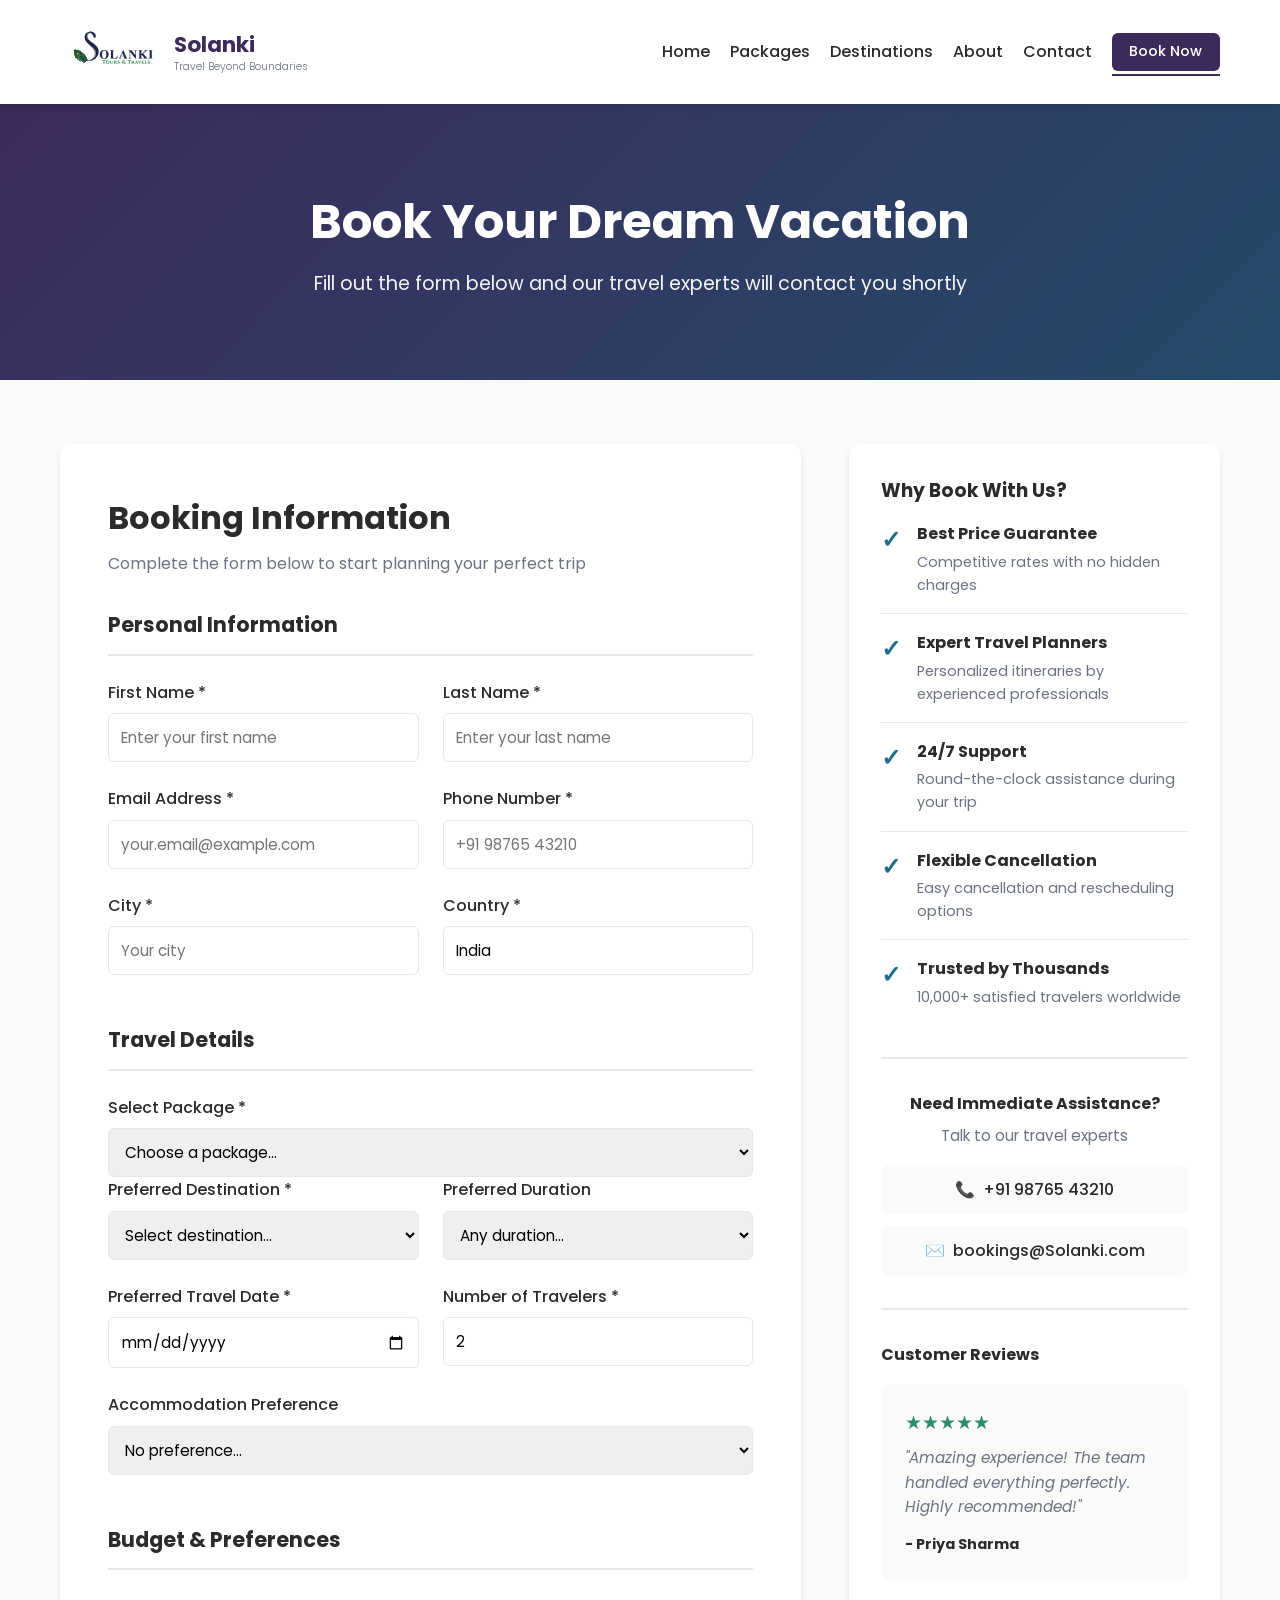
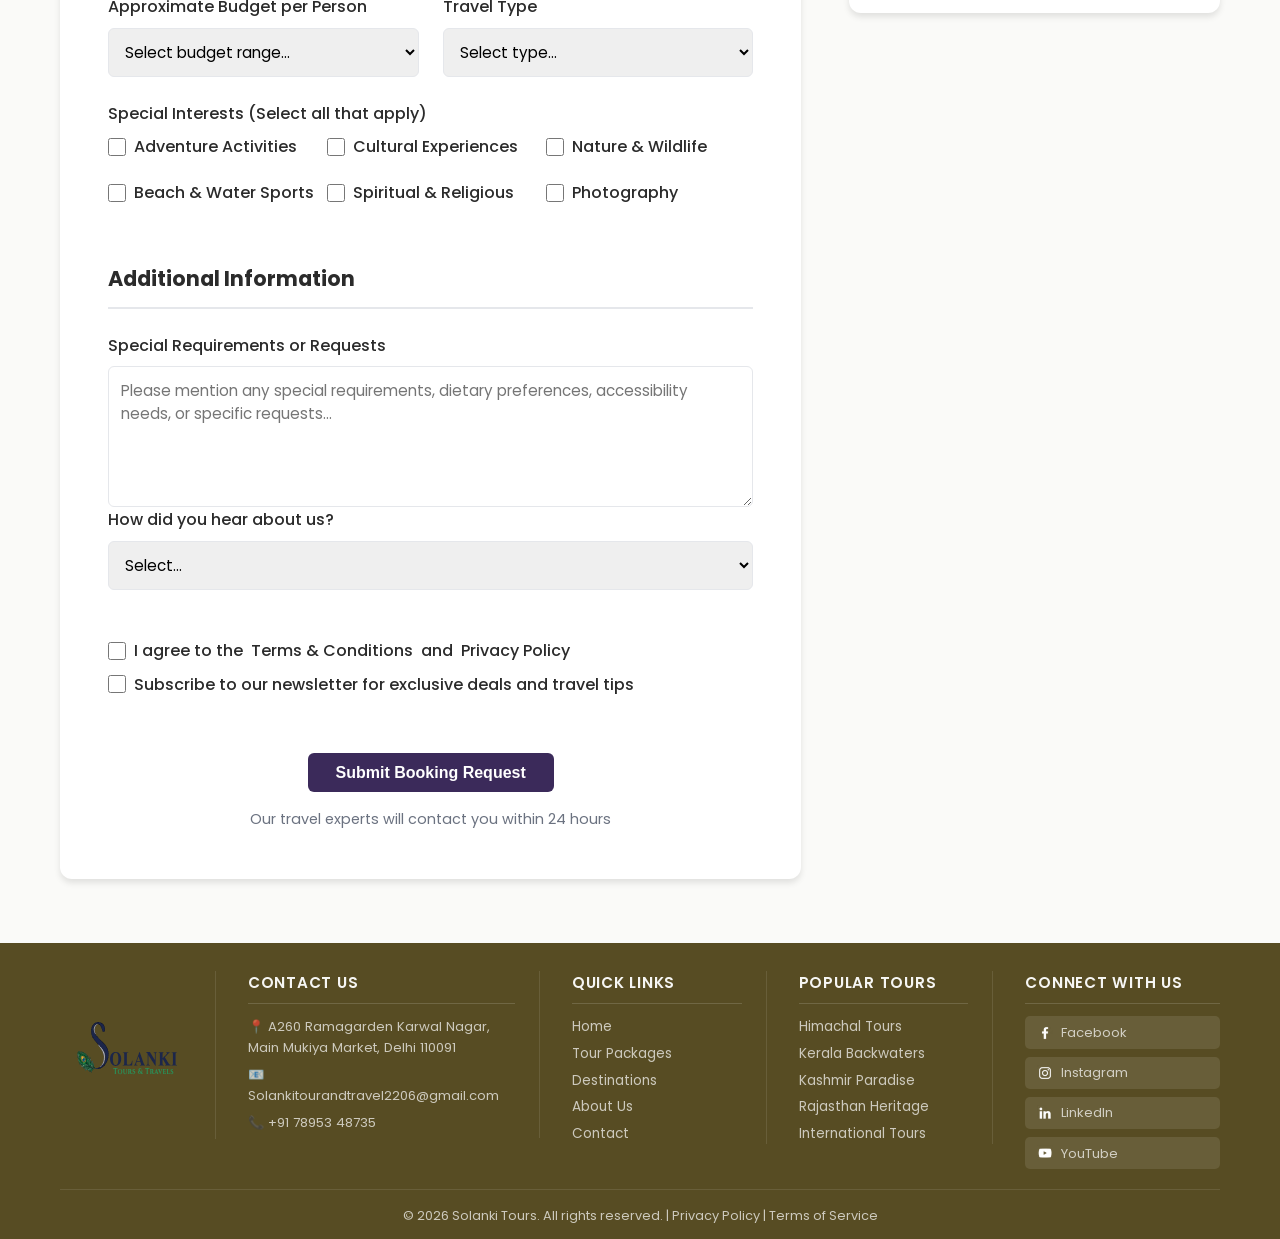
==== booking.html @ 390be5ba "Replaced entire project with updated version" ====
<!DOCTYPE html>
<html lang="en">
<head>
    <meta charset="UTF-8">
    <meta name="viewport" content="width=device-width, initial-scale=1.0">
    <title>Book Your Tour - Solanki Tours</title>
    <link rel="stylesheet" href="css/styles.css">
    <link rel="preconnect" href="https://fonts.googleapis.com">
    <link rel="preconnect" href="https://fonts.gstatic.com" crossorigin>
    <link href="https://fonts.googleapis.com/css2?family=Poppins:wght@300;400;500;600;700&display=swap" rel="stylesheet">
</head>
<body>
    <!-- Navigation -->
    <nav class="navbar">
        <div class="container">
            <div class="nav-wrapper">
                <a href="index.html" class="logo">
                    <img src="assets/Solanki-logo.svg" alt="Solanki Logo">
                    <div class="logo-text">
                        <h1>Solanki</h1>
                        <p class="tagline">Travel Beyond Boundaries</p>
                    </div>
                </a>
                <ul class="nav-menu">
                    <li><a href="index.html">Home</a></li>
                    <li><a href="packages.html">Packages</a></li>
                    <li><a href="index.html#destinations">Destinations</a></li>
                    <li><a href="index.html#about">About</a></li>
                    <li><a href="index.html#contact">Contact</a></li>
                    <li><a href="booking.html" class="btn-primary active">Book Now</a></li>
                </ul>
                <div class="hamburger">
                    <span></span>
                    <span></span>
                    <span></span>
                </div>
            </div>
        </div>
    </nav>

    <!-- Page Header -->
    <section class="page-header">
        <div class="page-header-overlay"></div>
        <div class="container">
            <h1>Book Your Dream Vacation</h1>
            <p>Fill out the form below and our travel experts will contact you shortly</p>
        </div>
    </section>

    <!-- Booking Section -->
    <section class="booking-section">
        <div class="container">
            <div class="booking-wrapper">
                <div class="booking-form-container">
                    <div class="form-header">
                        <h2>Booking Information</h2>
                        <p>Complete the form below to start planning your perfect trip</p>
                    </div>

                    <form id="bookingForm" class="booking-form" action="https://formsubmit.co/abhinav.singh4852@gmail.com" method="POST">
                        <input type="hidden" name="_subject" value="New Booking Request - Solanki Tours">
                        <input type="hidden" name="_captcha" value="false">
                        <input type="hidden" name="_next" value="">
                        <input type="hidden" name="_template" value="table">
                        <!-- Personal Information -->
                        <div class="form-section">
                            <h3>Personal Information</h3>
                            <div class="form-row">
                                <div class="form-group">
                                    <label for="firstName">First Name *</label>
                                    <input type="text" id="firstName" name="firstName" required placeholder="Enter your first name">
                                </div>
                                <div class="form-group">
                                    <label for="lastName">Last Name *</label>
                                    <input type="text" id="lastName" name="lastName" required placeholder="Enter your last name">
                                </div>
                            </div>
                            <div class="form-row">
                                <div class="form-group">
                                    <label for="email">Email Address *</label>
                                    <input type="email" id="email" name="email" required placeholder="your.email@example.com">
                                </div>
                                <div class="form-group">
                                    <label for="phone">Phone Number *</label>
                                    <input type="tel" id="phone" name="phone" required placeholder="+91 98765 43210">
                                </div>
                            </div>
                            <div class="form-row">
                                <div class="form-group">
                                    <label for="city">City *</label>
                                    <input type="text" id="city" name="city" required placeholder="Your city">
                                </div>
                                <div class="form-group">
                                    <label for="country">Country *</label>
                                    <input type="text" id="country" name="country" value="India" required>
                                </div>
                            </div>
                        </div>

                        <!-- Travel Details -->
                        <div class="form-section">
                            <h3>Travel Details</h3>
                            <div class="form-group">
                                <label for="package">Select Package *</label>
                                <select id="package" name="package" required>
                                    <option value="">Choose a package...</option>
                                    <option value="custom">Custom Package</option>
                                </select>
                            </div>
                            <div class="form-row">
                                <div class="form-group">
                                    <label for="destination">Preferred Destination *</label>
                                    <select id="destination" name="destination" required>
                                        <option value="">Select destination...</option>
                                        <option value="himachal">Himachal Pradesh</option>
                                        <option value="kerala">Kerala</option>
                                        <option value="kashmir">Kashmir</option>
                                        <option value="rajasthan">Rajasthan</option>
                                        <option value="andaman">Andaman Islands</option>
                                        <option value="northeast">North East India</option>
                                        <option value="uttarakhand">Uttarakhand</option>
                                        <option value="goa">Goa</option>
                                        <option value="thailand">Thailand</option>
                                        <option value="singapore">Singapore</option>
                                        <option value="dubai">Dubai</option>
                                        <option value="srilanka">Sri Lanka</option>
                                        <option value="other">Other</option>
                                    </select>
                                </div>
                                <div class="form-group">
                                    <label for="duration">Preferred Duration</label>
                                    <select id="duration" name="duration">
                                        <option value="">Any duration...</option>
                                        <option value="2-3">2-3 Days</option>
                                        <option value="4-5">4-5 Days</option>
                                        <option value="6-7">6-7 Days</option>
                                        <option value="8-10">8-10 Days</option>
                                        <option value="10+">10+ Days</option>
                                    </select>
                                </div>
                            </div>
                            <div class="form-row">
                                <div class="form-group">
                                    <label for="travelDate">Preferred Travel Date *</label>
                                    <input type="date" id="travelDate" name="travelDate" required>
                                </div>
                                <div class="form-group">
                                    <label for="travelers">Number of Travelers *</label>
                                    <input type="number" id="travelers" name="travelers" min="1" max="50" value="2" required>
                                </div>
                            </div>
                            <div class="form-group">
                                <label for="accommodation">Accommodation Preference</label>
                                <select id="accommodation" name="accommodation">
                                    <option value="">No preference...</option>
                                    <option value="3star">3-Star Hotels</option>
                                    <option value="4star">4-Star Hotels</option>
                                    <option value="5star">5-Star Hotels</option>
                                    <option value="resort">Resorts</option>
                                    <option value="boutique">Boutique Hotels</option>
                                </select>
                            </div>
                        </div>

                        <!-- Budget & Preferences -->
                        <div class="form-section">
                            <h3>Budget & Preferences</h3>
                            <div class="form-row">
                                <div class="form-group">
                                    <label for="budget">Approximate Budget per Person</label>
                                    <select id="budget" name="budget">
                                        <option value="">Select budget range...</option>
                                        <option value="10-20k">₹10,000 - ₹20,000</option>
                                        <option value="20-30k">₹20,000 - ₹30,000</option>
                                        <option value="30-50k">₹30,000 - ₹50,000</option>
                                        <option value="50-75k">₹50,000 - ₹75,000</option>
                                        <option value="75k+">₹75,000+</option>
                                    </select>
                                </div>
                                <div class="form-group">
                                    <label for="travelType">Travel Type</label>
                                    <select id="travelType" name="travelType">
                                        <option value="">Select type...</option>
                                        <option value="family">Family Trip</option>
                                        <option value="honeymoon">Honeymoon</option>
                                        <option value="friends">Friends Group</option>
                                        <option value="solo">Solo Travel</option>
                                        <option value="corporate">Corporate Trip</option>
                                    </select>
                                </div>
                            </div>
                            <div class="form-group">
                                <label>Special Interests (Select all that apply)</label>
                                <div class="checkbox-group">
                                    <label class="checkbox-label">
                                        <input type="checkbox" name="interests" value="adventure"> Adventure Activities
                                    </label>
                                    <label class="checkbox-label">
                                        <input type="checkbox" name="interests" value="culture"> Cultural Experiences
                                    </label>
                                    <label class="checkbox-label">
                                        <input type="checkbox" name="interests" value="nature"> Nature & Wildlife
                                    </label>
                                    <label class="checkbox-label">
                                        <input type="checkbox" name="interests" value="beach"> Beach & Water Sports
                                    </label>
                                    <label class="checkbox-label">
                                        <input type="checkbox" name="interests" value="spiritual"> Spiritual & Religious
                                    </label>
                                    <label class="checkbox-label">
                                        <input type="checkbox" name="interests" value="photography"> Photography
                                    </label>
                                </div>
                            </div>
                        </div>

                        <!-- Additional Information -->
                        <div class="form-section">
                            <h3>Additional Information</h3>
                            <div class="form-group">
                                <label for="requirements">Special Requirements or Requests</label>
                                <textarea id="requirements" name="requirements" rows="5" placeholder="Please mention any special requirements, dietary preferences, accessibility needs, or specific requests..."></textarea>
                            </div>
                            <div class="form-group">
                                <label for="hearAbout">How did you hear about us?</label>
                                <select id="hearAbout" name="hearAbout">
                                    <option value="">Select...</option>
                                    <option value="google">Google Search</option>
                                    <option value="social">Social Media</option>
                                    <option value="friend">Friend/Family Referral</option>
                                    <option value="advertisement">Advertisement</option>
                                    <option value="repeat">Previous Customer</option>
                                    <option value="other">Other</option>
                                </select>
                            </div>
                        </div>

                        <!-- Terms & Submit -->
                        <div class="form-section">
                            <div class="form-group">
                                <label class="checkbox-label">
                                    <input type="checkbox" name="terms" required>
                                    I agree to the <a href="#" target="_blank">Terms & Conditions</a> and <a href="#" target="_blank">Privacy Policy</a>
                                </label>
                            </div>
                            <div class="form-group">
                                <label class="checkbox-label">
                                    <input type="checkbox" name="newsletter">
                                    Subscribe to our newsletter for exclusive deals and travel tips
                                </label>
                            </div>
                        </div>

                        <div class="form-actions">
                            <button type="submit" class="btn-primary btn-large">Submit Booking Request</button>
                            <p class="form-note">Our travel experts will contact you within 24 hours</p>
                        </div>
                    </form>
                </div>

                <div class="booking-sidebar">
                    <div class="info-card sticky">
                        <h3>Why Book With Us?</h3>
                        <ul class="benefits-list">
                            <li>
                                <span class="benefit-icon">✓</span>
                                <div>
                                    <strong>Best Price Guarantee</strong>
                                    <p>Competitive rates with no hidden charges</p>
                                </div>
                            </li>
                            <li>
                                <span class="benefit-icon">✓</span>
                                <div>
                                    <strong>Expert Travel Planners</strong>
                                    <p>Personalized itineraries by experienced professionals</p>
                                </div>
                            </li>
                            <li>
                                <span class="benefit-icon">✓</span>
                                <div>
                                    <strong>24/7 Support</strong>
                                    <p>Round-the-clock assistance during your trip</p>
                                </div>
                            </li>
                            <li>
                                <span class="benefit-icon">✓</span>
                                <div>
                                    <strong>Flexible Cancellation</strong>
                                    <p>Easy cancellation and rescheduling options</p>
                                </div>
                            </li>
                            <li>
                                <span class="benefit-icon">✓</span>
                                <div>
                                    <strong>Trusted by Thousands</strong>
                                    <p>10,000+ satisfied travelers worldwide</p>
                                </div>
                            </li>
                        </ul>

                        <div class="contact-box">
                            <h4>Need Immediate Assistance?</h4>
                            <p>Talk to our travel experts</p>
                            <a href="tel:+919876543210" class="contact-btn-large">
                                <span>📞</span> +91 98765 43210
                            </a>
                            <a href="mailto:bookings@Solanki.com" class="contact-btn-large">
                                <span>✉️</span> bookings@Solanki.com
                            </a>
                        </div>

                        <div class="testimonial-box">
                            <h4>Customer Reviews</h4>
                            <div class="testimonial">
                                <div class="rating">★★★★★</div>
                                <p>"Amazing experience! The team handled everything perfectly. Highly recommended!"</p>
                                <strong>- Priya Sharma</strong>
                            </div>
                        </div>
                    </div>
                </div>
            </div>
        </div>
    </section>

    <!-- Footer -->
    <footer class="footer">
        <div class="container">
            <div class="footer-grid">
                <!-- Col 1: Logo -->
                <div class="footer-col footer-col-logo">
                    <img src="assets/Solanki-logo.svg" alt="Solanki Tours" class="footer-logo">
                </div>
                <!-- Col 2: Contact Info -->
                <div class="footer-col">
                    <h4>Contact Us</h4>
                    <div class="footer-contact-item">📍 A260 Ramagarden Karwal Nagar, Main Mukiya Market, Delhi 110091</div>
                    <div class="footer-contact-item">📧 Solankitourandtravel2206@gmail.com</div>
                    <div class="footer-contact-item">📞 +91 78953 48735</div>
                </div>
                <!-- Col 3: Quick Links -->
                <div class="footer-col">
                    <h4>Quick Links</h4>
                    <ul>
                        <li><a href="index.html">Home</a></li>
                        <li><a href="packages.html">Tour Packages</a></li>
                        <li><a href="index.html#destinations">Destinations</a></li>
                        <li><a href="index.html#about">About Us</a></li>
                        <li><a href="index.html#contact">Contact</a></li>
                    </ul>
                </div>
                <!-- Col 4: Popular Tours -->
                <div class="footer-col">
                    <h4>Popular Tours</h4>
                    <ul>
                        <li><a href="packages.html?dest=himachal">Himachal Tours</a></li>
                        <li><a href="packages.html?dest=kerala">Kerala Backwaters</a></li>
                        <li><a href="packages.html?dest=kashmir">Kashmir Paradise</a></li>
                        <li><a href="packages.html?dest=rajasthan">Rajasthan Heritage</a></li>
                        <li><a href="packages.html?dest=international">International Tours</a></li>
                    </ul>
                </div>
                <!-- Col 5: Social -->
                <div class="footer-col">
                    <h4>Connect With Us</h4>
                    <div class="social-links">
                        <a href="#" class="social-icon"><img src="assets/social/facebook.png" alt="Facebook"> Facebook</a>
                        <a href="#" class="social-icon"><img src="assets/social/instagram.png" alt="Instagram"> Instagram</a>
                        <a href="#" class="social-icon"><img src="assets/social/linkedin.png" alt="LinkedIn"> LinkedIn</a>
                        <a href="#" class="social-icon"><img src="assets/social/youtube.png" alt="YouTube"> YouTube</a>
                    </div>
                </div>
            </div>
            <div class="footer-bottom">
                <p>&copy; 2026 Solanki Tours. All rights reserved. | <a href="#">Privacy Policy</a> | <a href="#">Terms of Service</a></p>
            </div>
        </div>
    </footer>

    <script src="js/data.js"></script>
    <script src="js/script.js"></script>
    <script src="js/booking.js"></script>
</body>
</html>
---- css/styles.css ----
/* ===================================
   Global Styles & Reset
   =================================== */
* {
    margin: 0;
    padding: 0;
    box-sizing: border-box;
}

:root {
    --primary-color: #3B2A5A;
    --primary-dark: #2A1D42;
    --secondary-color: #2E8B6D;
    --accent-color: #1F6F8B;
    --text-dark: #2B2B2B;
    --text-light: #6b7280;
    --bg-light: #FAFAF8;
    --bg-white: #ffffff;
    --border-color: #e5e7eb;
    --shadow-sm: 0 1px 2px rgba(0, 0, 0, 0.05);
    --shadow-md: 0 4px 6px rgba(0, 0, 0, 0.1);
    --shadow-lg: 0 10px 15px rgba(0, 0, 0, 0.1);
    --shadow-xl: 0 20px 25px rgba(0, 0, 0, 0.15);
}

body {
    font-family: 'Poppins', sans-serif;
    line-height: 1.6;
    color: var(--text-dark);
    overflow-x: hidden;
}

.container {
    max-width: 1200px;
    margin: 0 auto;
    padding: 0 20px;
}

img {
    max-width: 100%;
    height: auto;
    display: block;
}

a {
    text-decoration: none;
    color: inherit;
    transition: all 0.3s ease;
}

ul {
    list-style: none;
}

/* ===================================
   Navigation
   =================================== */
.navbar {
    background: var(--bg-white);
    box-shadow: var(--shadow-md);
    position: sticky;
    top: 0;
    z-index: 1000;
    padding: 0;
}

.nav-wrapper {
    display: flex;
    justify-content: space-between;
    align-items: center;
}

.logo {
    display: flex;
    align-items: center;
    gap: 0.625rem;
    text-decoration: none;
    color: inherit;
    transition: opacity 0.3s ease;
}

.logo:hover {
    opacity: 0.8;
}

.logo img {
    height: 6.5rem;
    width: auto;
}

.logo-text h1 {
    font-size: 1.35rem;
    color: var(--primary-color);
    font-weight: 700;
    margin-bottom: -3px;
}

.logo-text .tagline {
    font-size: 0.65rem;
    color: var(--text-light);
    font-weight: 300;
}

.nav-menu {
    display: flex;
    gap: 1.25rem;
    align-items: center;
}

.nav-menu a {
    font-weight: 500;
    color: var(--text-dark);
    position: relative;
}

.nav-menu a:hover,
.nav-menu a.active {
    color: var(--primary-color);
}

.nav-menu a::after {
    content: '';
    position: absolute;
    bottom: -5px;
    left: 0;
    width: 0;
    height: 2px;
    background: var(--primary-color);
    transition: width 0.3s ease;
}

.nav-menu a:hover::after,
.nav-menu a.active::after {
    width: 100%;
}

.hamburger {
    display: none;
    flex-direction: column;
    gap: 4px;
    cursor: pointer;
}

.hamburger span {
    width: 25px;
    height: 3px;
    background: var(--text-dark);
    transition: all 0.3s ease;
}

/* ===================================
   Buttons
   =================================== */
.btn-primary,
.btn-secondary,
.btn-large {
    padding: 0.45rem 1.1rem;
    border-radius: 6px;
    font-weight: 600;
    cursor: pointer;
    border: none;
    transition: all 0.3s ease;
    display: inline-block;
    text-align: center;
    font-size: 0.9rem;
}

.btn-primary {
    background: var(--primary-color);
    color: white !important;
    text-decoration: none;
}

.btn-primary:hover {
    background: var(--primary-dark);
    transform: translateY(-2px);
    box-shadow: var(--shadow-lg);
    color: white !important;
}

.btn-secondary {
    background: transparent;
    color: white;
    border: 2px solid white;
}

.btn-secondary:hover {
    background: white;
    color: var(--primary-color);
}

.btn-large {
    padding: 0.65rem 1.75rem;
    font-size: 1rem;
}

.btn-block {
    width: 100%;
}

/* ===================================
   Hero Section
   =================================== */
.hero {
    position: relative;
    height: 90vh;
    background: linear-gradient(135deg, #3B2A5A 0%, #2A1D42 100%);
    display: flex;
    align-items: center;
    justify-content: center;
    text-align: center;
    color: white;
    overflow: hidden;
}

.hero::before {
    content: '';
    position: absolute;
    top: 0;
    left: 0;
    right: 0;
    bottom: 0;
    background-image: url('https://images.unsplash.com/photo-1464822759023-fed622ff2c3b?w=1920');
    background-size: cover;
    background-position: center;
    opacity: 0.65;
}

.hero-overlay {
    position: absolute;
    top: 0;
    left: 0;
    right: 0;
    bottom: 0;
    background: linear-gradient(135deg, rgba(59, 42, 90, 0.55) 0%, rgba(31, 111, 139, 0.45) 100%);
}

.hero-content {
    position: relative;
    z-index: 2;
    max-width: 800px;
    padding: 2rem;
}

.hero-title {
    font-size: 3.5rem;
    font-weight: 700;
    margin-bottom: 1rem;
    animation: fadeInUp 0.8s ease;
}

.hero-subtitle {
    font-size: 1.3rem;
    margin-bottom: 2rem;
    opacity: 0.95;
    animation: fadeInUp 1s ease;
}

.hero-cta {
    display: flex;
    gap: 1rem;
    justify-content: center;
    flex-wrap: wrap;
    animation: fadeInUp 1.2s ease;
}

.hero-stats {
    position: absolute;
    bottom: 2rem;
    left: 50%;
    transform: translateX(-50%);
    display: flex;
    gap: 3rem;
    z-index: 2;
}

.stat-item {
    text-align: center;
}

.stat-item h3 {
    font-size: 2.5rem;
    font-weight: 700;
    margin-bottom: 0.25rem;
}

.stat-item p {
    font-size: 0.9rem;
    opacity: 0.9;
}

@keyframes fadeInUp {
    from {
        opacity: 0;
        transform: translateY(30px);
    }
    to {
        opacity: 1;
        transform: translateY(0);
    }
}

/* ===================================
   Plan Tour Form Section (Updated)
   =================================== */
.enquiry-section {
    margin-top: -3rem;
    position: relative;
    z-index: 10;
    padding: 4rem 10px;
    width: 100%;
    overflow: visible;
}

.enquiry-card {
    background: white;
    border-radius: 12px;
    padding: 3rem 5rem;
    box-shadow: var(--shadow-xl);
    max-width: 2400px;
    margin: 0 auto;
    width: 99%;
    min-height: 400px;
    position: relative;
}

.plan-tour {
    width: 100%;
}

.plan-banner {
    text-align: center;
    margin-bottom: 2rem;
}

.plan-banner h4 {
    font-size: 2.5rem;
    color: var(--primary-color);
    font-weight: 700;
    margin: 0;
    white-space: nowrap;
}

.plan-banner h4 span {
    color: var(--secondary-color);
}

.top-fields {
    display: grid;
    grid-template-columns: 1fr 1fr 1fr 1fr 1fr;
    gap: 1.5rem;
    margin-bottom: 2.5rem;
    width: 100%;
}

.bottom-fields {
    display: grid;
    grid-template-columns: 1fr 1fr 2fr 1fr;
    gap: 1.5rem;
    align-items: end;
}

.input-field {
    display: flex;
    flex-direction: column;
    min-width: 0;
}

.input-field input,
.input-field select {
    padding: 0.75rem;
    border: 2px solid #e2e8f0;
    border-radius: 8px;
    font-family: inherit;
    font-size: 0.95rem;
    transition: all 0.3s ease;
    width: 100%;
    min-width: 0;
    box-sizing: border-box;
}

.input-field input:focus,
.input-field select:focus {
    outline: none;
    border-color: var(--primary-color);
    box-shadow: 0 0 0 3px rgba(59, 42, 90, 0.1);
}

.input-field label {
    margin-bottom: 0.5rem;
    font-weight: 600;
    color: var(--text-dark);
    font-size: 0.9rem;
}

.submit-btn input[type="submit"] {
    background: var(--primary-color);
    color: white;
    border: none;
    padding: 0.75rem 1.5rem;
    border-radius: 8px;
    font-weight: 600;
    cursor: pointer;
    transition: all 0.3s ease;
    width: 100%;
    height: 100%;
}

.submit-btn input[type="submit"]:hover {
    background: var(--primary-dark);
    transform: translateY(-2px);
    box-shadow: var(--shadow-lg);
}

/* Responsive Design for Plan Tour Form */
@media (max-width: 768px) {
    .top-fields {
        grid-template-columns: 1fr;
    }
    
    .bottom-fields {
        grid-template-columns: 1fr;
    }
    
    .input-field.schedule {
        grid-template-columns: 1fr;
    }
}

.form-group {
    display: flex;
    flex-direction: column;
}

.form-group label {
    margin-bottom: 0.5rem;
    font-weight: 500;
    color: var(--text-dark);
}

.form-group input,
.form-group select,
.form-group textarea {
    padding: 0.75rem;
    border: 1px solid var(--border-color);
    border-radius: 6px;
    font-family: inherit;
    font-size: 0.95rem;
    transition: all 0.3s ease;
}

.form-group input:focus,
.form-group select:focus,
.form-group textarea:focus {
    outline: none;
    border-color: var(--primary-color);
    box-shadow: 0 0 0 3px rgba(59, 42, 90, 0.15);
}

/* ===================================
   Section Headers
   =================================== */
.section-header {
    text-align: center;
    margin-bottom: 3rem;
}

.section-header h2 {
    font-size: 2.5rem;
    color: var(--text-dark);
    margin-bottom: 0.5rem;
}

.section-header p {
    font-size: 1.1rem;
    color: var(--text-light);
}

/* ===================================
   Featured Packages
   =================================== */
.featured-packages {
    padding: 5rem 0;
    background: var(--bg-light);
}

.packages-grid {
    display: grid;
    grid-template-columns: repeat(auto-fill, minmax(320px, 1fr));
    gap: 2rem;
}

.package-card {
    background: white;
    border-radius: 12px;
    overflow: hidden;
    box-shadow: var(--shadow-md);
    transition: all 0.3s ease;
    cursor: pointer;
}

.package-card:hover {
    transform: translateY(-8px);
    box-shadow: var(--shadow-xl);
}

.package-image {
    height: 220px;
    background-size: cover;
    background-position: center;
    position: relative;
}

.package-badge {
    position: absolute;
    top: 1rem;
    right: 1rem;
    background: var(--secondary-color);
    color: white;
    padding: 0.5rem 1rem;
    border-radius: 20px;
    font-size: 0.85rem;
    font-weight: 600;
}

.package-content {
    padding: 1.5rem;
}

.package-title {
    font-size: 1.25rem;
    font-weight: 600;
    margin-bottom: 0.75rem;
    color: var(--text-dark);
}

.package-details {
    display: flex;
    gap: 1rem;
    margin-bottom: 1rem;
    color: var(--text-light);
    font-size: 0.9rem;
}

.package-details span {
    display: flex;
    align-items: center;
    gap: 0.25rem;
}

.package-price {
    font-size: 1.5rem;
    font-weight: 700;
    color: var(--primary-color);
    margin-bottom: 0.5rem;
}

.package-price-note {
    font-size: 0.8rem;
    color: var(--text-light);
}

.package-footer {
    margin-top: 1rem;
    padding-top: 1rem;
    border-top: 1px solid var(--border-color);
    display: flex;
    justify-content: space-between;
    align-items: center;
}

/* ===================================
   Destinations
   =================================== */
.destinations {
    padding: 5rem 0;
}

.destinations-grid {
    display: grid;
    grid-template-columns: repeat(auto-fit, minmax(280px, 1fr));
    gap: 1.5rem;
}

.destination-card {
    border-radius: 12px;
    overflow: hidden;
    cursor: pointer;
    transition: all 0.3s ease;
}

.destination-card:hover {
    transform: scale(1.05);
}

.dest-image {
    height: 300px;
    background-size: cover;
    background-position: center;
    position: relative;
}

.dest-overlay {
    position: absolute;
    bottom: 0;
    left: 0;
    right: 0;
    padding: 1.5rem;
    background: linear-gradient(to top, rgba(0,0,0,0.8), transparent);
    color: white;
}

.dest-overlay h3 {
    font-size: 1.5rem;
    margin-bottom: 0.25rem;
}

.dest-overlay p {
    font-size: 0.9rem;
    opacity: 0.9;
    margin-bottom: 0.5rem;
}

.package-count {
    display: inline-block;
    background: var(--primary-color);
    padding: 0.25rem 0.75rem;
    border-radius: 20px;
    font-size: 0.85rem;
}

/* ===================================
   Why Choose Us
   =================================== */
.why-choose {
    padding: 5rem 0;
    background: var(--bg-light);
}

.features-grid {
    display: grid;
    grid-template-columns: repeat(auto-fit, minmax(250px, 1fr));
    gap: 2rem;
}

.feature-card {
    text-align: center;
    padding: 2rem;
    background: white;
    border-radius: 12px;
    box-shadow: var(--shadow-md);
    transition: all 0.3s ease;
}

.feature-card:hover {
    transform: translateY(-5px);
    box-shadow: var(--shadow-lg);
}

.feature-icon {
    font-size: 3rem;
    margin-bottom: 1rem;
}

.feature-card h3 {
    font-size: 1.3rem;
    margin-bottom: 0.75rem;
    color: var(--text-dark);
}

.feature-card p {
    color: var(--text-light);
    line-height: 1.6;
}

/* ===================================
   About Section
   =================================== */
.about-section {
    padding: 5rem 0;
}

.about-content {
    display: grid;
    grid-template-columns: 1fr 1fr;
    gap: 3rem;
    align-items: center;
}

.about-text h2 {
    font-size: 2.5rem;
    margin-bottom: 1.5rem;
    color: var(--text-dark);
}

.about-text p {
    margin-bottom: 1rem;
    color: var(--text-light);
    line-height: 1.8;
}

.about-features {
    display: flex;
    gap: 2rem;
    margin-top: 2rem;
}

.about-feature {
    display: flex;
    flex-direction: column;
}

.about-feature strong {
    font-size: 2rem;
    color: var(--primary-color);
    margin-bottom: 0.25rem;
}

.about-feature span {
    color: var(--text-light);
    font-size: 0.9rem;
}

.about-image img {
    border-radius: 12px;
    box-shadow: var(--shadow-lg);
    width: 100%;
    height: 500px;
    object-fit: cover;
}

/* ===================================
   Contact Section
   =================================== */
.contact-section {
    padding: 2.5rem 0;
    background: var(--bg-light);
}

.contact-grid {
    display: grid;
    grid-template-columns: 1fr 1fr;
    gap: 2rem;
}

.contact-info {
    display: flex;
    flex-direction: column;
    gap: 1rem;
}

.contact-item {
    display: flex;
    gap: 0.75rem;
    align-items: flex-start;
}

.contact-icon {
    font-size: 1.4rem;
}

.contact-item h4 {
    margin-bottom: 0.25rem;
    color: var(--text-dark);
    font-size: 0.9rem;
}

.contact-item p {
    color: var(--text-light);
    font-size: 0.85rem;
}

.contact-form {
    background: white;
    padding: 1.5rem;
    border-radius: 12px;
    box-shadow: var(--shadow-md);
    margin-top: 0;
}

.contact-form .form-group {
    margin-bottom: 1.5rem;
}

.contact-form .form-group:last-child {
    margin-bottom: 0;
}

.contact-form button {
    margin-top: 1rem;
    width: 100%;
}

/* ===================================
   Footer
   =================================== */
.footer {
    background: #574C23;
    color: white;
    padding: 1.75rem 0 0.75rem;
}

.footer-grid {
    display: grid;
    grid-template-columns: 0.8fr 1.5fr 1fr 1fr 1fr;
    gap: 2rem;
    margin-bottom: 1.25rem;
    align-items: start;
}

.footer-col:first-child {
    display: flex;
    align-items: center;
    justify-content: center;
}

.footer-col-logo {
    display: flex;
    align-items: center;
    justify-content: center;
    padding-right: 0;
    border-right: none;
}

.footer-col:not(:last-child) {
    border-right: 1px solid rgba(255, 255, 255, 0.1);
    padding-right: 1.5rem;
}

.footer-col .footer-logo {
    height: 10.5rem;
    width: auto;
    flex-shrink: 0;
}

.footer-col h3,
.footer-col h4 {
    margin-bottom: 0.75rem;
    font-size: 0.95rem;
    font-weight: 600;
    text-transform: uppercase;
    letter-spacing: 0.05em;
    color: rgba(255, 255, 255, 0.95);
    text-align: left;
    border-bottom: 1px solid rgba(255, 255, 255, 0.15);
    padding-bottom: 0.5rem;
}

.footer-col p {
    color: rgba(255, 255, 255, 0.7);
    line-height: 1.6;
}

.footer-col .footer-contact-item {
    display: flex;
    align-items: center;
    gap: 0.4rem;
    margin-bottom: 0.35rem;
    color: rgba(255, 255, 255, 0.7);
    font-size: 0.82rem;
}

.footer-col .footer-contact-item span {
    font-size: 1.1rem;
}

.footer-col ul {
    display: flex;
    flex-direction: column;
    gap: 0.3rem;
    font-size: 0.85rem;
}

.footer-col a {
    color: rgba(255, 255, 255, 0.7);
    transition: color 0.3s ease;
}

.footer-col a:hover {
    color: white;
}

.social-links {
    display: flex;
    flex-direction: column;
    gap: 0.5rem;
}

.social-icon {
    display: flex;
    align-items: center;
    gap: 0.5rem;
    padding: 0.35rem 0.75rem;
    background: rgba(255, 255, 255, 0.1);
    border-radius: 5px;
    font-size: 0.82rem;
    transition: all 0.3s ease;
}

.social-icon img {
    width: 1rem;
    height: 1rem;
    object-fit: contain;
    flex-shrink: 0;
}

.social-icon:hover {
    background: rgba(255, 255, 255, 0.25);
    color: white;
}

.footer-bottom {
    text-align: center;
    padding-top: 1rem;
    border-top: 1px solid rgba(255, 255, 255, 0.1);
    color: rgba(255, 255, 255, 0.7);
    font-size: 0.8rem;
}

.footer-bottom a {
    color: rgba(255, 255, 255, 0.7);
}

.footer-bottom a:hover {
    color: white;
}

/* ===================================
   Page Header
   =================================== */
.page-header {
    position: relative;
    padding: 5rem 0;
    background: linear-gradient(135deg, #3B2A5A 0%, #2A1D42 100%);
    color: white;
    text-align: center;
}

.page-header::before {
    content: '';
    position: absolute;
    top: 0;
    left: 0;
    right: 0;
    bottom: 0;
    background-image: url('https://images.unsplash.com/photo-1464822759023-fed622ff2c3b?w=1920');
    background-size: cover;
    background-position: center;
    opacity: 0.5;
}

.page-header-overlay {
    position: absolute;
    top: 0;
    left: 0;
    right: 0;
    bottom: 0;
    background: linear-gradient(135deg, rgba(59, 42, 90, 0.65) 0%, rgba(31, 111, 139, 0.55) 100%);
}

.page-header h1 {
    position: relative;
    z-index: 2;
    font-size: 3rem;
    margin-bottom: 0.5rem;
}

.page-header p {
    position: relative;
    z-index: 2;
    font-size: 1.2rem;
    opacity: 0.95;
}

/* ===================================
   Filter Section
   =================================== */
.filter-section {
    padding: 3rem 0;
    background: linear-gradient(135deg, #f8fafc 0%, #e2e8f0 100%);
    border-bottom: 1px solid var(--border-color);
}

.filter-wrapper {
    display: grid;
    grid-template-columns: repeat(auto-fit, minmax(200px, 1fr));
    gap: 1.5rem;
    align-items: end;
    background: white;
    padding: 2rem;
    border-radius: 16px;
    box-shadow: 0 10px 30px rgba(0, 0, 0, 0.1);
    margin-bottom: 2rem;
}

.filter-group {
    display: flex;
    flex-direction: column;
}

.filter-group label {
    display: block;
    margin-bottom: 0.75rem;
    font-weight: 600;
    color: var(--text-dark);
    font-size: 0.95rem;
}

.filter-group select {
    padding: 0.875rem 1rem;
    border: 2px solid #e2e8f0;
    border-radius: 10px;
    font-family: inherit;
    font-size: 0.95rem;
    background: white;
    transition: all 0.3s ease;
    cursor: pointer;
}

.filter-group select:focus {
    outline: none;
    border-color: var(--primary-color);
    box-shadow: 0 0 0 3px rgba(59, 42, 90, 0.1);
}

.filter-group select:hover {
    border-color: var(--primary-color);
}

.filter-wrapper .btn-secondary {
    padding: 0.875rem 1.5rem;
    background: transparent;
    border: 2px solid var(--primary-color);
    color: var(--primary-color);
    border-radius: 10px;
    font-weight: 600;
    cursor: pointer;
    transition: all 0.3s ease;
    height: fit-content;
}

.filter-wrapper .btn-secondary:hover {
    background: var(--primary-color);
    color: white;
    transform: translateY(-2px);
    box-shadow: 0 4px 15px rgba(59, 42, 90, 0.3);
}

.results-count {
    text-align: center;
    color: var(--text-light);
    font-weight: 500;
}

.results-count p {
    background: white;
    display: inline-block;
    padding: 0.75rem 1.5rem;
    border-radius: 25px;
    box-shadow: 0 2px 8px rgba(0, 0, 0, 0.1);
    margin: 0;
}

.no-results {
    text-align: center;
    padding: 3rem;
}

.no-results h3 {
    font-size: 1.8rem;
    margin-bottom: 0.5rem;
}

.no-results p {
    color: var(--text-light);
    margin-bottom: 1.5rem;
}

/* ===================================
   Packages Section
   =================================== */
.packages-section {
    padding: 3rem 0;
    min-height: 400px;
}

/* ===================================
   CTA Section
   =================================== */
.cta-section {
    padding: 4rem 0;
    background: linear-gradient(135deg, var(--primary-color) 0%, var(--primary-dark) 100%);
    text-align: center;
    color: white;
}

.cta-content h2 {
    font-size: 2.5rem;
    margin-bottom: 1rem;
}

.cta-content p {
    font-size: 1.2rem;
    margin-bottom: 2rem;
    opacity: 0.95;
}

/* ===================================
   Package Details Page
   =================================== */
.breadcrumb {
    padding: 1.5rem 0;
    color: var(--text-light);
}

.breadcrumb a {
    color: var(--primary-color);
}

.breadcrumb a:hover {
    text-decoration: underline;
}

.package-detail-wrapper {
    display: grid;
    grid-template-columns: 2fr 1fr;
    gap: 2rem;
    padding: 2rem 0;
}

.package-hero-image {
    height: 400px;
    background-size: cover;
    background-position: center;
    border-radius: 12px;
    margin-bottom: 2rem;
}

.package-header h1 {
    font-size: 2.5rem;
    margin-bottom: 1rem;
    color: var(--text-dark);
}

.package-meta {
    display: flex;
    gap: 2rem;
    flex-wrap: wrap;
    color: var(--text-light);
    padding-bottom: 1.5rem;
    border-bottom: 2px solid var(--border-color);
}

.meta-item {
    display: flex;
    gap: 0.5rem;
}

.package-section {
    margin-top: 2rem;
}

.package-section h2 {
    font-size: 1.8rem;
    margin-bottom: 1rem;
    color: var(--text-dark);
}

.inclusions-list {
    list-style: none;
}

.inclusions-list li {
    padding: 0.75rem 0;
    padding-left: 1.5rem;
    position: relative;
    color: var(--text-light);
}

.inclusions-list li::before {
    content: '✓';
    position: absolute;
    left: 0;
    color: var(--accent-color);
    font-weight: bold;
}

.info-grid {
    display: grid;
    grid-template-columns: repeat(auto-fit, minmax(200px, 1fr));
    gap: 1.5rem;
}

.info-card {
    padding: 1.5rem;
    background: var(--bg-light);
    border-radius: 8px;
}

.info-card h4 {
    color: var(--text-dark);
    margin-bottom: 0.5rem;
}

.info-card p {
    color: var(--text-light);
    font-size: 0.95rem;
}

.terms-list {
    list-style: disc;
    padding-left: 1.5rem;
    color: var(--text-light);
}

.terms-list li {
    padding: 0.5rem 0;
}

.package-sidebar .sticky {
    position: sticky;
    top: 100px;
}

.booking-card {
    background: white;
    border-radius: 12px;
    padding: 2rem;
    box-shadow: var(--shadow-lg);
}

.price-section {
    text-align: center;
    padding-bottom: 1.5rem;
    border-bottom: 2px solid var(--border-color);
}

.price-label {
    color: var(--text-light);
    font-size: 0.9rem;
    margin-bottom: 0.5rem;
}

.price {
    font-size: 2.5rem;
    font-weight: 700;
    color: var(--primary-color);
    margin-bottom: 0.5rem;
}

.price-note {
    font-size: 0.85rem;
    color: var(--text-light);
}

.booking-form-section {
    padding: 1.5rem 0;
}

.booking-form-section h3 {
    margin-bottom: 1rem;
    color: var(--text-dark);
}

.contact-options {
    display: flex;
    flex-direction: column;
    gap: 0.75rem;
    padding: 1.5rem 0;
    border-top: 1px solid var(--border-color);
}

.contact-btn {
    display: flex;
    align-items: center;
    justify-content: center;
    gap: 0.5rem;
    padding: 0.75rem;
    background: var(--bg-light);
    border-radius: 8px;
    font-weight: 500;
    transition: all 0.3s ease;
}

.contact-btn:hover {
    background: var(--primary-color);
    color: white;
}

.help-section {
    padding: 1.5rem 0;
    border-top: 1px solid var(--border-color);
    text-align: center;
}

.help-section h4 {
    margin-bottom: 0.5rem;
    color: var(--text-dark);
}

.help-section p {
    color: var(--text-light);
    font-size: 0.9rem;
}

.help-phone {
    color: var(--primary-color);
    font-weight: 600;
    font-size: 1.1rem;
    margin-top: 0.5rem;
}

.related-packages {
    padding: 3rem 0;
    background: var(--bg-light);
}

/* ===================================
   Booking Page
   =================================== */
.booking-section {
    padding: 4rem 0;
    background: var(--bg-light);
}

.booking-wrapper {
    display: grid;
    grid-template-columns: 2fr 1fr;
    gap: 3rem;
    align-items: start;
}

.booking-form-container {
    background: white;
    border-radius: 12px;
    padding: 3rem;
    box-shadow: var(--shadow-md);
}

.form-header {
    margin-bottom: 2rem;
}

.form-header h2 {
    font-size: 2rem;
    margin-bottom: 0.5rem;
    color: var(--text-dark);
}

.form-header p {
    color: var(--text-light);
}

.form-section {
    margin-bottom: 3rem;
}

.form-section h3 {
    font-size: 1.3rem;
    margin-bottom: 1.5rem;
    color: var(--text-dark);
    padding-bottom: 0.75rem;
    border-bottom: 2px solid var(--border-color);
}

.form-row {
    display: grid;
    grid-template-columns: repeat(auto-fit, minmax(200px, 1fr));
    gap: 1.5rem;
    margin-bottom: 1.5rem;
}

.checkbox-group {
    display: grid;
    grid-template-columns: repeat(auto-fit, minmax(200px, 1fr));
    gap: 0.75rem;
}

.checkbox-label {
    display: flex;
    align-items: center;
    gap: 0.5rem;
    cursor: pointer;
}

.checkbox-label input[type="checkbox"] {
    width: 18px;
    height: 18px;
    cursor: pointer;
}

.form-actions {
    text-align: center;
}

.form-note {
    margin-top: 1rem;
    color: var(--text-light);
    font-size: 0.9rem;
}

.booking-sidebar .info-card {
    background: white;
    border-radius: 12px;
    padding: 2rem;
    box-shadow: var(--shadow-md);
}

.benefits-list {
    list-style: none;
}

.benefits-list li {
    display: flex;
    gap: 1rem;
    align-items: flex-start;
    padding: 1rem 0;
    border-bottom: 1px solid var(--border-color);
}

.benefits-list li:last-child {
    border-bottom: none;
}

.benefit-icon {
    color: var(--accent-color);
    font-size: 1.5rem;
    font-weight: bold;
}

.benefits-list strong {
    display: block;
    color: var(--text-dark);
    margin-bottom: 0.25rem;
}

.benefits-list p {
    color: var(--text-light);
    font-size: 0.9rem;
}

.contact-box {
    margin-top: 2rem;
    padding-top: 2rem;
    border-top: 2px solid var(--border-color);
    text-align: center;
}

.contact-box h4 {
    margin-bottom: 0.5rem;
    color: var(--text-dark);
}

.contact-box p {
    color: var(--text-light);
    margin-bottom: 1rem;
}

.contact-btn-large {
    display: flex;
    align-items: center;
    justify-content: center;
    gap: 0.5rem;
    padding: 0.75rem 1.5rem;
    background: var(--bg-light);
    border-radius: 8px;
    font-weight: 500;
    margin-bottom: 0.75rem;
    transition: all 0.3s ease;
}

.contact-btn-large:hover {
    background: var(--primary-color);
    color: white;
}

.testimonial-box {
    margin-top: 2rem;
    padding-top: 2rem;
    border-top: 2px solid var(--border-color);
}

.testimonial-box h4 {
    margin-bottom: 1rem;
    color: var(--text-dark);
}

.testimonial {
    background: var(--bg-light);
    padding: 1.5rem;
    border-radius: 8px;
}

.rating {
    color: var(--secondary-color);
    font-size: 1.2rem;
    margin-bottom: 0.5rem;
}

.testimonial p {
    font-style: italic;
    color: var(--text-light);
    margin-bottom: 0.75rem;
}

.testimonial strong {
    color: var(--text-dark);
    font-size: 0.9rem;
}

/* ===================================
   Utility Classes
   =================================== */
.text-center {
    text-align: center;
}

.itinerary-list {
    display: flex;
    flex-direction: column;
    gap: 1rem;
}

.itinerary-day {
    padding: 1.5rem;
    background: var(--bg-light);
    border-radius: 8px;
    border-left: 4px solid var(--primary-color);
}

.itinerary-day h4 {
    color: var(--primary-color);
    margin-bottom: 0.5rem;
}

.itinerary-day p {
    color: var(--text-light);
}

/* ===================================
   Responsive Design
   =================================== */
@media (max-width: 768px) {
    .hamburger {
        display: flex;
    }
    
    .nav-menu {
        position: absolute;
        top: 100%;
        left: 0;
        right: 0;
        background: white;
        flex-direction: column;
        padding: 1rem;
        box-shadow: var(--shadow-lg);
        display: none;
    }
    
    .nav-menu.active {
        display: flex;
    }
    
    .hero-title {
        font-size: 2rem;
    }
    
    .hero-subtitle {
        font-size: 1rem;
    }
    
    .hero-stats {
        flex-direction: column;
        gap: 1rem;
    }
    
    .form-row {
        grid-template-columns: 1fr !important;
    }
    
    .enquiry-card {
        padding: 1.5rem;
    }
    
    .search-form {
        grid-template-columns: 1fr;
    }
    
    .packages-grid {
        grid-template-columns: 1fr;
    }
    
    .about-content {
        grid-template-columns: 1fr;
    }
    
    .contact-grid {
        grid-template-columns: 1fr;
    }
    
    .footer-grid {
        grid-template-columns: 1fr;
    }
    
    .footer-col:not(:last-child) {
        border-right: none;
        padding-right: 0;
        border-bottom: 1px solid rgba(255, 255, 255, 0.1);
        padding-bottom: 1.5rem;
    }

    .footer-col:first-child {
        justify-content: flex-start;
    }
    
    .package-detail-wrapper {
        grid-template-columns: 1fr;
    }
    
    .booking-wrapper {
        grid-template-columns: 1fr;
    }
    
    .filter-wrapper {
        grid-template-columns: 1fr;
        gap: 1rem;
        padding: 1.5rem;
    }
    
    .page-header h1 {
        font-size: 2rem;
    }
}

@media (max-width: 480px) {
    .hero {
        height: 70vh;
    }
    
    .hero-title {
        font-size: 1.5rem;
    }
    
    .hero-cta {
        flex-direction: column;
    }
    
    .section-header h2 {
        font-size: 1.8rem;
    }
    
    .about-features {
        flex-direction: column;
    }
}
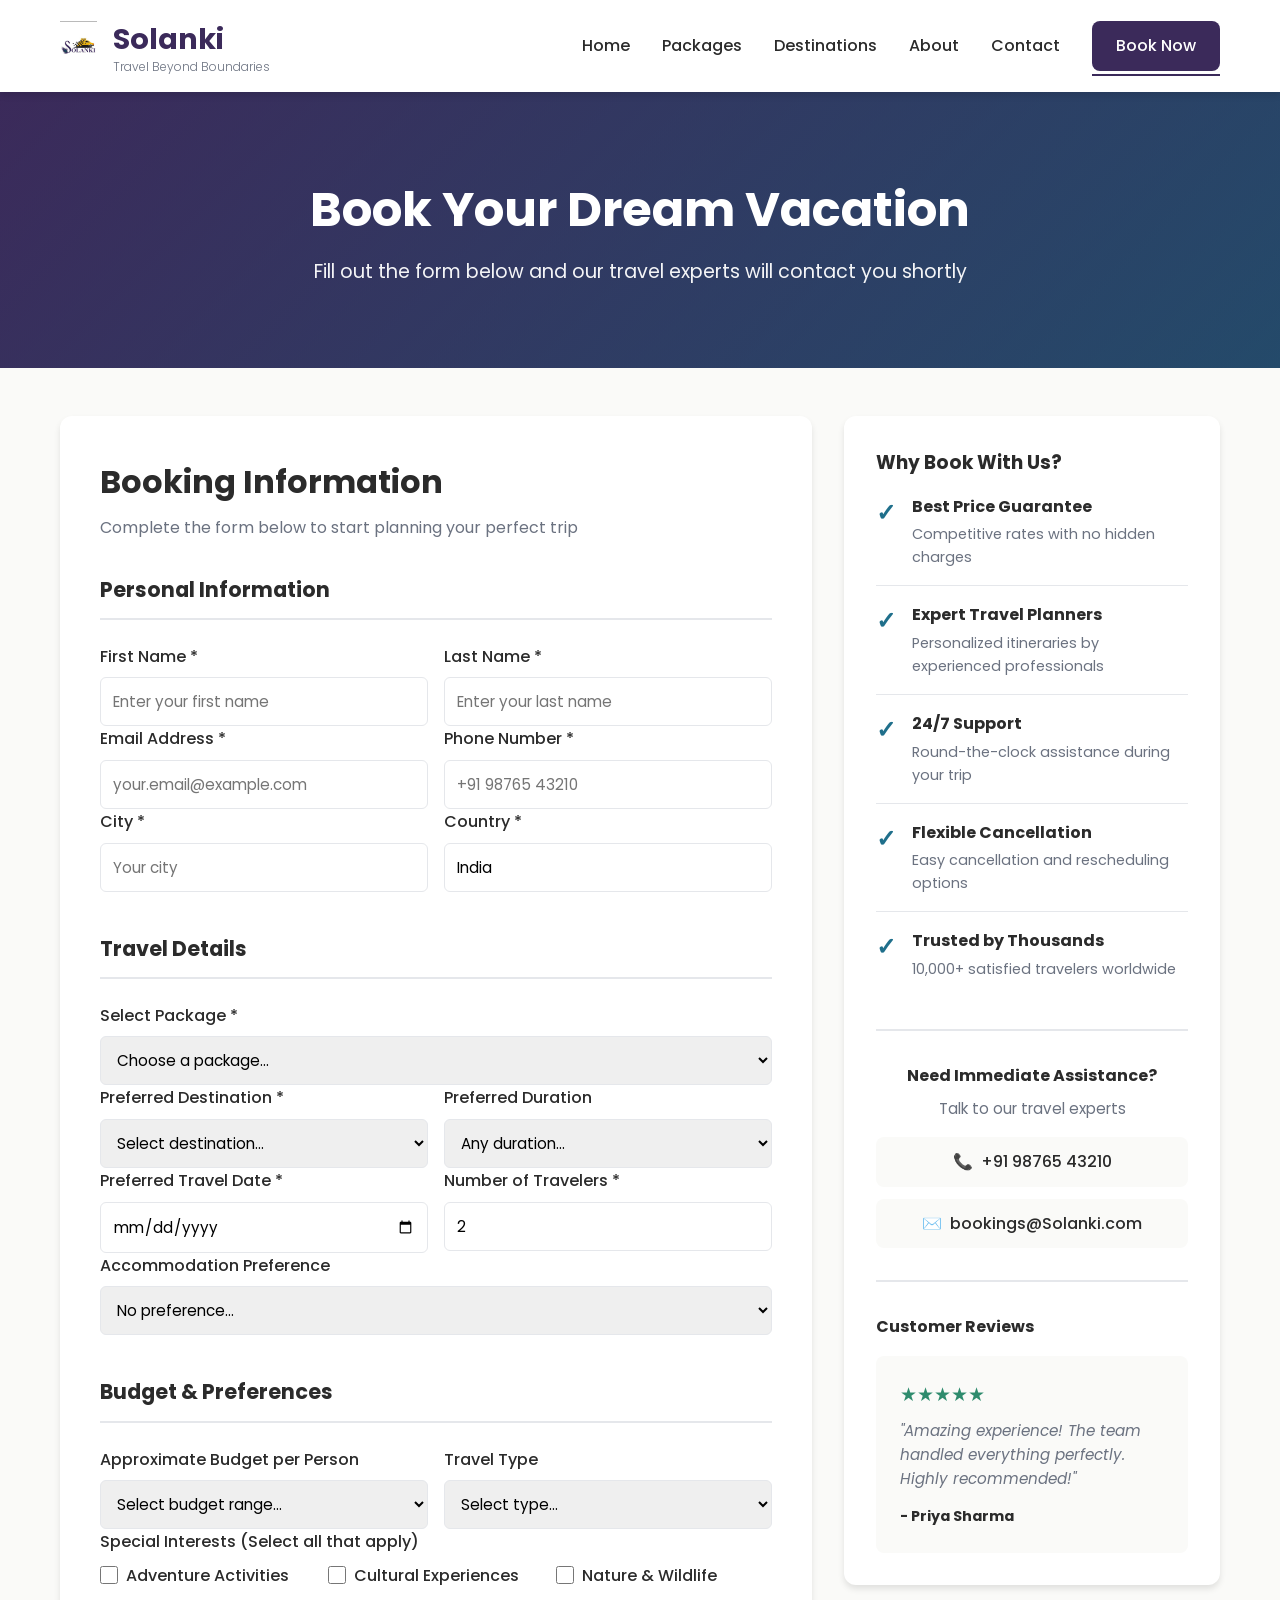
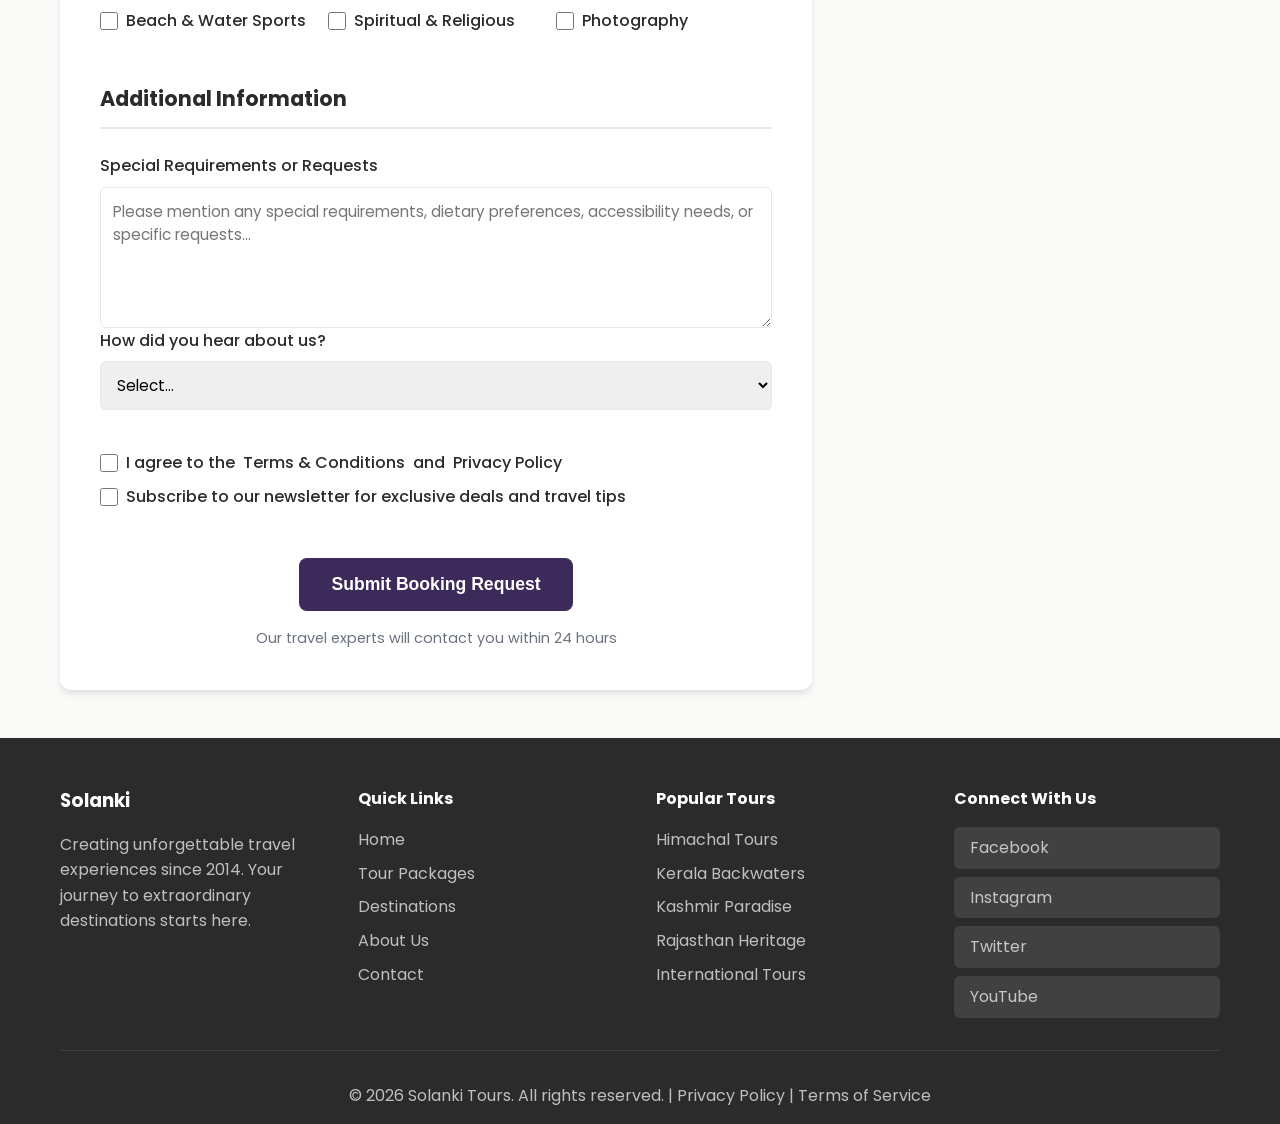
==== commit 3de9a8a3: "Uploaded full NRA project structure" ====
--- a/booking.html
+++ b/booking.html
@@ -1,385 +1,371 @@
-<!DOCTYPE html>
-<html lang="en">
-<head>
-    <meta charset="UTF-8">
-    <meta name="viewport" content="width=device-width, initial-scale=1.0">
-    <title>Book Your Tour - Solanki Tours</title>
-    <link rel="stylesheet" href="css/styles.css">
-    <link rel="preconnect" href="https://fonts.googleapis.com">
-    <link rel="preconnect" href="https://fonts.gstatic.com" crossorigin>
-    <link href="https://fonts.googleapis.com/css2?family=Poppins:wght@300;400;500;600;700&display=swap" rel="stylesheet">
-</head>
-<body>
-    <!-- Navigation -->
-    <nav class="navbar">
-        <div class="container">
-            <div class="nav-wrapper">
-                <a href="index.html" class="logo">
-                    <img src="assets/Solanki-logo.svg" alt="Solanki Logo">
-                    <div class="logo-text">
-                        <h1>Solanki</h1>
-                        <p class="tagline">Travel Beyond Boundaries</p>
-                    </div>
-                </a>
-                <ul class="nav-menu">
-                    <li><a href="index.html">Home</a></li>
-                    <li><a href="packages.html">Packages</a></li>
-                    <li><a href="index.html#destinations">Destinations</a></li>
-                    <li><a href="index.html#about">About</a></li>
-                    <li><a href="index.html#contact">Contact</a></li>
-                    <li><a href="booking.html" class="btn-primary active">Book Now</a></li>
-                </ul>
-                <div class="hamburger">
-                    <span></span>
-                    <span></span>
-                    <span></span>
-                </div>
-            </div>
-        </div>
-    </nav>
-
-    <!-- Page Header -->
-    <section class="page-header">
-        <div class="page-header-overlay"></div>
-        <div class="container">
-            <h1>Book Your Dream Vacation</h1>
-            <p>Fill out the form below and our travel experts will contact you shortly</p>
-        </div>
-    </section>
-
-    <!-- Booking Section -->
-    <section class="booking-section">
-        <div class="container">
-            <div class="booking-wrapper">
-                <div class="booking-form-container">
-                    <div class="form-header">
-                        <h2>Booking Information</h2>
-                        <p>Complete the form below to start planning your perfect trip</p>
-                    </div>
-
-                    <form id="bookingForm" class="booking-form" action="https://formsubmit.co/abhinav.singh4852@gmail.com" method="POST">
-                        <input type="hidden" name="_subject" value="New Booking Request - Solanki Tours">
-                        <input type="hidden" name="_captcha" value="false">
-                        <input type="hidden" name="_next" value="">
-                        <input type="hidden" name="_template" value="table">
-                        <!-- Personal Information -->
-                        <div class="form-section">
-                            <h3>Personal Information</h3>
-                            <div class="form-row">
-                                <div class="form-group">
-                                    <label for="firstName">First Name *</label>
-                                    <input type="text" id="firstName" name="firstName" required placeholder="Enter your first name">
-                                </div>
-                                <div class="form-group">
-                                    <label for="lastName">Last Name *</label>
-                                    <input type="text" id="lastName" name="lastName" required placeholder="Enter your last name">
-                                </div>
-                            </div>
-                            <div class="form-row">
-                                <div class="form-group">
-                                    <label for="email">Email Address *</label>
-                                    <input type="email" id="email" name="email" required placeholder="your.email@example.com">
-                                </div>
-                                <div class="form-group">
-                                    <label for="phone">Phone Number *</label>
-                                    <input type="tel" id="phone" name="phone" required placeholder="+91 98765 43210">
-                                </div>
-                            </div>
-                            <div class="form-row">
-                                <div class="form-group">
-                                    <label for="city">City *</label>
-                                    <input type="text" id="city" name="city" required placeholder="Your city">
-                                </div>
-                                <div class="form-group">
-                                    <label for="country">Country *</label>
-                                    <input type="text" id="country" name="country" value="India" required>
-                                </div>
-                            </div>
-                        </div>
-
-                        <!-- Travel Details -->
-                        <div class="form-section">
-                            <h3>Travel Details</h3>
-                            <div class="form-group">
-                                <label for="package">Select Package *</label>
-                                <select id="package" name="package" required>
-                                    <option value="">Choose a package...</option>
-                                    <option value="custom">Custom Package</option>
-                                </select>
-                            </div>
-                            <div class="form-row">
-                                <div class="form-group">
-                                    <label for="destination">Preferred Destination *</label>
-                                    <select id="destination" name="destination" required>
-                                        <option value="">Select destination...</option>
-                                        <option value="himachal">Himachal Pradesh</option>
-                                        <option value="kerala">Kerala</option>
-                                        <option value="kashmir">Kashmir</option>
-                                        <option value="rajasthan">Rajasthan</option>
-                                        <option value="andaman">Andaman Islands</option>
-                                        <option value="northeast">North East India</option>
-                                        <option value="uttarakhand">Uttarakhand</option>
-                                        <option value="goa">Goa</option>
-                                        <option value="thailand">Thailand</option>
-                                        <option value="singapore">Singapore</option>
-                                        <option value="dubai">Dubai</option>
-                                        <option value="srilanka">Sri Lanka</option>
-                                        <option value="other">Other</option>
-                                    </select>
-                                </div>
-                                <div class="form-group">
-                                    <label for="duration">Preferred Duration</label>
-                                    <select id="duration" name="duration">
-                                        <option value="">Any duration...</option>
-                                        <option value="2-3">2-3 Days</option>
-                                        <option value="4-5">4-5 Days</option>
-                                        <option value="6-7">6-7 Days</option>
-                                        <option value="8-10">8-10 Days</option>
-                                        <option value="10+">10+ Days</option>
-                                    </select>
-                                </div>
-                            </div>
-                            <div class="form-row">
-                                <div class="form-group">
-                                    <label for="travelDate">Preferred Travel Date *</label>
-                                    <input type="date" id="travelDate" name="travelDate" required>
-                                </div>
-                                <div class="form-group">
-                                    <label for="travelers">Number of Travelers *</label>
-                                    <input type="number" id="travelers" name="travelers" min="1" max="50" value="2" required>
-                                </div>
-                            </div>
-                            <div class="form-group">
-                                <label for="accommodation">Accommodation Preference</label>
-                                <select id="accommodation" name="accommodation">
-                                    <option value="">No preference...</option>
-                                    <option value="3star">3-Star Hotels</option>
-                                    <option value="4star">4-Star Hotels</option>
-                                    <option value="5star">5-Star Hotels</option>
-                                    <option value="resort">Resorts</option>
-                                    <option value="boutique">Boutique Hotels</option>
-                                </select>
-                            </div>
-                        </div>
-
-                        <!-- Budget & Preferences -->
-                        <div class="form-section">
-                            <h3>Budget & Preferences</h3>
-                            <div class="form-row">
-                                <div class="form-group">
-                                    <label for="budget">Approximate Budget per Person</label>
-                                    <select id="budget" name="budget">
-                                        <option value="">Select budget range...</option>
-                                        <option value="10-20k">₹10,000 - ₹20,000</option>
-                                        <option value="20-30k">₹20,000 - ₹30,000</option>
-                                        <option value="30-50k">₹30,000 - ₹50,000</option>
-                                        <option value="50-75k">₹50,000 - ₹75,000</option>
-                                        <option value="75k+">₹75,000+</option>
-                                    </select>
-                                </div>
-                                <div class="form-group">
-                                    <label for="travelType">Travel Type</label>
-                                    <select id="travelType" name="travelType">
-                                        <option value="">Select type...</option>
-                                        <option value="family">Family Trip</option>
-                                        <option value="honeymoon">Honeymoon</option>
-                                        <option value="friends">Friends Group</option>
-                                        <option value="solo">Solo Travel</option>
-                                        <option value="corporate">Corporate Trip</option>
-                                    </select>
-                                </div>
-                            </div>
-                            <div class="form-group">
-                                <label>Special Interests (Select all that apply)</label>
-                                <div class="checkbox-group">
-                                    <label class="checkbox-label">
-                                        <input type="checkbox" name="interests" value="adventure"> Adventure Activities
-                                    </label>
-                                    <label class="checkbox-label">
-                                        <input type="checkbox" name="interests" value="culture"> Cultural Experiences
-                                    </label>
-                                    <label class="checkbox-label">
-                                        <input type="checkbox" name="interests" value="nature"> Nature & Wildlife
-                                    </label>
-                                    <label class="checkbox-label">
-                                        <input type="checkbox" name="interests" value="beach"> Beach & Water Sports
-                                    </label>
-                                    <label class="checkbox-label">
-                                        <input type="checkbox" name="interests" value="spiritual"> Spiritual & Religious
-                                    </label>
-                                    <label class="checkbox-label">
-                                        <input type="checkbox" name="interests" value="photography"> Photography
-                                    </label>
-                                </div>
-                            </div>
-                        </div>
-
-                        <!-- Additional Information -->
-                        <div class="form-section">
-                            <h3>Additional Information</h3>
-                            <div class="form-group">
-                                <label for="requirements">Special Requirements or Requests</label>
-                                <textarea id="requirements" name="requirements" rows="5" placeholder="Please mention any special requirements, dietary preferences, accessibility needs, or specific requests..."></textarea>
-                            </div>
-                            <div class="form-group">
-                                <label for="hearAbout">How did you hear about us?</label>
-                                <select id="hearAbout" name="hearAbout">
-                                    <option value="">Select...</option>
-                                    <option value="google">Google Search</option>
-                                    <option value="social">Social Media</option>
-                                    <option value="friend">Friend/Family Referral</option>
-                                    <option value="advertisement">Advertisement</option>
-                                    <option value="repeat">Previous Customer</option>
-                                    <option value="other">Other</option>
-                                </select>
-                            </div>
-                        </div>
-
-                        <!-- Terms & Submit -->
-                        <div class="form-section">
-                            <div class="form-group">
-                                <label class="checkbox-label">
-                                    <input type="checkbox" name="terms" required>
-                                    I agree to the <a href="#" target="_blank">Terms & Conditions</a> and <a href="#" target="_blank">Privacy Policy</a>
-                                </label>
-                            </div>
-                            <div class="form-group">
-                                <label class="checkbox-label">
-                                    <input type="checkbox" name="newsletter">
-                                    Subscribe to our newsletter for exclusive deals and travel tips
-                                </label>
-                            </div>
-                        </div>
-
-                        <div class="form-actions">
-                            <button type="submit" class="btn-primary btn-large">Submit Booking Request</button>
-                            <p class="form-note">Our travel experts will contact you within 24 hours</p>
-                        </div>
-                    </form>
-                </div>
-
-                <div class="booking-sidebar">
-                    <div class="info-card sticky">
-                        <h3>Why Book With Us?</h3>
-                        <ul class="benefits-list">
-                            <li>
-                                <span class="benefit-icon">✓</span>
-                                <div>
-                                    <strong>Best Price Guarantee</strong>
-                                    <p>Competitive rates with no hidden charges</p>
-                                </div>
-                            </li>
-                            <li>
-                                <span class="benefit-icon">✓</span>
-                                <div>
-                                    <strong>Expert Travel Planners</strong>
-                                    <p>Personalized itineraries by experienced professionals</p>
-                                </div>
-                            </li>
-                            <li>
-                                <span class="benefit-icon">✓</span>
-                                <div>
-                                    <strong>24/7 Support</strong>
-                                    <p>Round-the-clock assistance during your trip</p>
-                                </div>
-                            </li>
-                            <li>
-                                <span class="benefit-icon">✓</span>
-                                <div>
-                                    <strong>Flexible Cancellation</strong>
-                                    <p>Easy cancellation and rescheduling options</p>
-                                </div>
-                            </li>
-                            <li>
-                                <span class="benefit-icon">✓</span>
-                                <div>
-                                    <strong>Trusted by Thousands</strong>
-                                    <p>10,000+ satisfied travelers worldwide</p>
-                                </div>
-                            </li>
-                        </ul>
-
-                        <div class="contact-box">
-                            <h4>Need Immediate Assistance?</h4>
-                            <p>Talk to our travel experts</p>
-                            <a href="tel:+919876543210" class="contact-btn-large">
-                                <span>📞</span> +91 98765 43210
-                            </a>
-                            <a href="mailto:bookings@Solanki.com" class="contact-btn-large">
-                                <span>✉️</span> bookings@Solanki.com
-                            </a>
-                        </div>
-
-                        <div class="testimonial-box">
-                            <h4>Customer Reviews</h4>
-                            <div class="testimonial">
-                                <div class="rating">★★★★★</div>
-                                <p>"Amazing experience! The team handled everything perfectly. Highly recommended!"</p>
-                                <strong>- Priya Sharma</strong>
-                            </div>
-                        </div>
-                    </div>
-                </div>
-            </div>
-        </div>
-    </section>
-
-    <!-- Footer -->
-    <footer class="footer">
-        <div class="container">
-            <div class="footer-grid">
-                <!-- Col 1: Logo -->
-                <div class="footer-col footer-col-logo">
-                    <img src="assets/Solanki-logo.svg" alt="Solanki Tours" class="footer-logo">
-                </div>
-                <!-- Col 2: Contact Info -->
-                <div class="footer-col">
-                    <h4>Contact Us</h4>
-                    <div class="footer-contact-item">📍 A260 Ramagarden Karwal Nagar, Main Mukiya Market, Delhi 110091</div>
-                    <div class="footer-contact-item">📧 Solankitourandtravel2206@gmail.com</div>
-                    <div class="footer-contact-item">📞 +91 78953 48735</div>
-                </div>
-                <!-- Col 3: Quick Links -->
-                <div class="footer-col">
-                    <h4>Quick Links</h4>
-                    <ul>
-                        <li><a href="index.html">Home</a></li>
-                        <li><a href="packages.html">Tour Packages</a></li>
-                        <li><a href="index.html#destinations">Destinations</a></li>
-                        <li><a href="index.html#about">About Us</a></li>
-                        <li><a href="index.html#contact">Contact</a></li>
-                    </ul>
-                </div>
-                <!-- Col 4: Popular Tours -->
-                <div class="footer-col">
-                    <h4>Popular Tours</h4>
-                    <ul>
-                        <li><a href="packages.html?dest=himachal">Himachal Tours</a></li>
-                        <li><a href="packages.html?dest=kerala">Kerala Backwaters</a></li>
-                        <li><a href="packages.html?dest=kashmir">Kashmir Paradise</a></li>
-                        <li><a href="packages.html?dest=rajasthan">Rajasthan Heritage</a></li>
-                        <li><a href="packages.html?dest=international">International Tours</a></li>
-                    </ul>
-                </div>
-                <!-- Col 5: Social -->
-                <div class="footer-col">
-                    <h4>Connect With Us</h4>
-                    <div class="social-links">
-                        <a href="#" class="social-icon"><img src="assets/social/facebook.png" alt="Facebook"> Facebook</a>
-                        <a href="#" class="social-icon"><img src="assets/social/instagram.png" alt="Instagram"> Instagram</a>
-                        <a href="#" class="social-icon"><img src="assets/social/linkedin.png" alt="LinkedIn"> LinkedIn</a>
-                        <a href="#" class="social-icon"><img src="assets/social/youtube.png" alt="YouTube"> YouTube</a>
-                    </div>
-                </div>
-            </div>
-            <div class="footer-bottom">
-                <p>&copy; 2026 Solanki Tours. All rights reserved. | <a href="#">Privacy Policy</a> | <a href="#">Terms of Service</a></p>
-            </div>
-        </div>
-    </footer>
-
-    <script src="js/data.js"></script>
-    <script src="js/script.js"></script>
-    <script src="js/booking.js"></script>
-</body>
-</html>
+<!DOCTYPE html>
+<html lang="en">
+<head>
+    <meta charset="UTF-8">
+    <meta name="viewport" content="width=device-width, initial-scale=1.0">
+    <title>Book Your Tour - Solanki Tours</title>
+    <link rel="stylesheet" href="css/styles.css">
+    <link rel="preconnect" href="https://fonts.googleapis.com">
+    <link rel="preconnect" href="https://fonts.gstatic.com" crossorigin>
+    <link href="https://fonts.googleapis.com/css2?family=Poppins:wght@300;400;500;600;700&display=swap" rel="stylesheet">
+</head>
+<body>
+    <!-- Navigation -->
+    <nav class="navbar">
+        <div class="container">
+            <div class="nav-wrapper">
+                <a href="index.html" class="logo">
+                    <img src="assets/logo.png" alt="Solanki Logo">
+                    <div class="logo-text">
+                        <h1>Solanki</h1>
+                        <p class="tagline">Travel Beyond Boundaries</p>
+                    </div>
+                </a>
+                <ul class="nav-menu">
+                    <li><a href="index.html">Home</a></li>
+                    <li><a href="packages.html">Packages</a></li>
+                    <li><a href="index.html#destinations">Destinations</a></li>
+                    <li><a href="index.html#about">About</a></li>
+                    <li><a href="index.html#contact">Contact</a></li>
+                    <li><a href="booking.html" class="btn-primary active">Book Now</a></li>
+                </ul>
+                <div class="hamburger">
+                    <span></span>
+                    <span></span>
+                    <span></span>
+                </div>
+            </div>
+        </div>
+    </nav>
+
+    <!-- Page Header -->
+    <section class="page-header">
+        <div class="page-header-overlay"></div>
+        <div class="container">
+            <h1>Book Your Dream Vacation</h1>
+            <p>Fill out the form below and our travel experts will contact you shortly</p>
+        </div>
+    </section>
+
+    <!-- Booking Section -->
+    <section class="booking-section">
+        <div class="container">
+            <div class="booking-wrapper">
+                <div class="booking-form-container">
+                    <div class="form-header">
+                        <h2>Booking Information</h2>
+                        <p>Complete the form below to start planning your perfect trip</p>
+                    </div>
+
+                    <form id="bookingForm" class="booking-form">
+                        <!-- Personal Information -->
+                        <div class="form-section">
+                            <h3>Personal Information</h3>
+                            <div class="form-row">
+                                <div class="form-group">
+                                    <label for="firstName">First Name *</label>
+                                    <input type="text" id="firstName" name="firstName" required placeholder="Enter your first name">
+                                </div>
+                                <div class="form-group">
+                                    <label for="lastName">Last Name *</label>
+                                    <input type="text" id="lastName" name="lastName" required placeholder="Enter your last name">
+                                </div>
+                            </div>
+                            <div class="form-row">
+                                <div class="form-group">
+                                    <label for="email">Email Address *</label>
+                                    <input type="email" id="email" name="email" required placeholder="your.email@example.com">
+                                </div>
+                                <div class="form-group">
+                                    <label for="phone">Phone Number *</label>
+                                    <input type="tel" id="phone" name="phone" required placeholder="+91 98765 43210">
+                                </div>
+                            </div>
+                            <div class="form-row">
+                                <div class="form-group">
+                                    <label for="city">City *</label>
+                                    <input type="text" id="city" name="city" required placeholder="Your city">
+                                </div>
+                                <div class="form-group">
+                                    <label for="country">Country *</label>
+                                    <input type="text" id="country" name="country" value="India" required>
+                                </div>
+                            </div>
+                        </div>
+
+                        <!-- Travel Details -->
+                        <div class="form-section">
+                            <h3>Travel Details</h3>
+                            <div class="form-group">
+                                <label for="package">Select Package *</label>
+                                <select id="package" name="package" required>
+                                    <option value="">Choose a package...</option>
+                                    <option value="custom">Custom Package</option>
+                                </select>
+                            </div>
+                            <div class="form-row">
+                                <div class="form-group">
+                                    <label for="destination">Preferred Destination *</label>
+                                    <select id="destination" name="destination" required>
+                                        <option value="">Select destination...</option>
+                                        <option value="himachal">Himachal Pradesh</option>
+                                        <option value="kerala">Kerala</option>
+                                        <option value="kashmir">Kashmir</option>
+                                        <option value="rajasthan">Rajasthan</option>
+                                        <option value="andaman">Andaman Islands</option>
+                                        <option value="northeast">North East India</option>
+                                        <option value="uttarakhand">Uttarakhand</option>
+                                        <option value="goa">Goa</option>
+                                        <option value="thailand">Thailand</option>
+                                        <option value="singapore">Singapore</option>
+                                        <option value="dubai">Dubai</option>
+                                        <option value="srilanka">Sri Lanka</option>
+                                        <option value="other">Other</option>
+                                    </select>
+                                </div>
+                                <div class="form-group">
+                                    <label for="duration">Preferred Duration</label>
+                                    <select id="duration" name="duration">
+                                        <option value="">Any duration...</option>
+                                        <option value="2-3">2-3 Days</option>
+                                        <option value="4-5">4-5 Days</option>
+                                        <option value="6-7">6-7 Days</option>
+                                        <option value="8-10">8-10 Days</option>
+                                        <option value="10+">10+ Days</option>
+                                    </select>
+                                </div>
+                            </div>
+                            <div class="form-row">
+                                <div class="form-group">
+                                    <label for="travelDate">Preferred Travel Date *</label>
+                                    <input type="date" id="travelDate" name="travelDate" required>
+                                </div>
+                                <div class="form-group">
+                                    <label for="travelers">Number of Travelers *</label>
+                                    <input type="number" id="travelers" name="travelers" min="1" max="50" value="2" required>
+                                </div>
+                            </div>
+                            <div class="form-group">
+                                <label for="accommodation">Accommodation Preference</label>
+                                <select id="accommodation" name="accommodation">
+                                    <option value="">No preference...</option>
+                                    <option value="3star">3-Star Hotels</option>
+                                    <option value="4star">4-Star Hotels</option>
+                                    <option value="5star">5-Star Hotels</option>
+                                    <option value="resort">Resorts</option>
+                                    <option value="boutique">Boutique Hotels</option>
+                                </select>
+                            </div>
+                        </div>
+
+                        <!-- Budget & Preferences -->
+                        <div class="form-section">
+                            <h3>Budget & Preferences</h3>
+                            <div class="form-row">
+                                <div class="form-group">
+                                    <label for="budget">Approximate Budget per Person</label>
+                                    <select id="budget" name="budget">
+                                        <option value="">Select budget range...</option>
+                                        <option value="10-20k">₹10,000 - ₹20,000</option>
+                                        <option value="20-30k">₹20,000 - ₹30,000</option>
+                                        <option value="30-50k">₹30,000 - ₹50,000</option>
+                                        <option value="50-75k">₹50,000 - ₹75,000</option>
+                                        <option value="75k+">₹75,000+</option>
+                                    </select>
+                                </div>
+                                <div class="form-group">
+                                    <label for="travelType">Travel Type</label>
+                                    <select id="travelType" name="travelType">
+                                        <option value="">Select type...</option>
+                                        <option value="family">Family Trip</option>
+                                        <option value="honeymoon">Honeymoon</option>
+                                        <option value="friends">Friends Group</option>
+                                        <option value="solo">Solo Travel</option>
+                                        <option value="corporate">Corporate Trip</option>
+                                    </select>
+                                </div>
+                            </div>
+                            <div class="form-group">
+                                <label>Special Interests (Select all that apply)</label>
+                                <div class="checkbox-group">
+                                    <label class="checkbox-label">
+                                        <input type="checkbox" name="interests" value="adventure"> Adventure Activities
+                                    </label>
+                                    <label class="checkbox-label">
+                                        <input type="checkbox" name="interests" value="culture"> Cultural Experiences
+                                    </label>
+                                    <label class="checkbox-label">
+                                        <input type="checkbox" name="interests" value="nature"> Nature & Wildlife
+                                    </label>
+                                    <label class="checkbox-label">
+                                        <input type="checkbox" name="interests" value="beach"> Beach & Water Sports
+                                    </label>
+                                    <label class="checkbox-label">
+                                        <input type="checkbox" name="interests" value="spiritual"> Spiritual & Religious
+                                    </label>
+                                    <label class="checkbox-label">
+                                        <input type="checkbox" name="interests" value="photography"> Photography
+                                    </label>
+                                </div>
+                            </div>
+                        </div>
+
+                        <!-- Additional Information -->
+                        <div class="form-section">
+                            <h3>Additional Information</h3>
+                            <div class="form-group">
+                                <label for="requirements">Special Requirements or Requests</label>
+                                <textarea id="requirements" name="requirements" rows="5" placeholder="Please mention any special requirements, dietary preferences, accessibility needs, or specific requests..."></textarea>
+                            </div>
+                            <div class="form-group">
+                                <label for="hearAbout">How did you hear about us?</label>
+                                <select id="hearAbout" name="hearAbout">
+                                    <option value="">Select...</option>
+                                    <option value="google">Google Search</option>
+                                    <option value="social">Social Media</option>
+                                    <option value="friend">Friend/Family Referral</option>
+                                    <option value="advertisement">Advertisement</option>
+                                    <option value="repeat">Previous Customer</option>
+                                    <option value="other">Other</option>
+                                </select>
+                            </div>
+                        </div>
+
+                        <!-- Terms & Submit -->
+                        <div class="form-section">
+                            <div class="form-group">
+                                <label class="checkbox-label">
+                                    <input type="checkbox" name="terms" required>
+                                    I agree to the <a href="#" target="_blank">Terms & Conditions</a> and <a href="#" target="_blank">Privacy Policy</a>
+                                </label>
+                            </div>
+                            <div class="form-group">
+                                <label class="checkbox-label">
+                                    <input type="checkbox" name="newsletter">
+                                    Subscribe to our newsletter for exclusive deals and travel tips
+                                </label>
+                            </div>
+                        </div>
+
+                        <div class="form-actions">
+                            <button type="submit" class="btn-primary btn-large">Submit Booking Request</button>
+                            <p class="form-note">Our travel experts will contact you within 24 hours</p>
+                        </div>
+                    </form>
+                </div>
+
+                <div class="booking-sidebar">
+                    <div class="info-card sticky">
+                        <h3>Why Book With Us?</h3>
+                        <ul class="benefits-list">
+                            <li>
+                                <span class="benefit-icon">✓</span>
+                                <div>
+                                    <strong>Best Price Guarantee</strong>
+                                    <p>Competitive rates with no hidden charges</p>
+                                </div>
+                            </li>
+                            <li>
+                                <span class="benefit-icon">✓</span>
+                                <div>
+                                    <strong>Expert Travel Planners</strong>
+                                    <p>Personalized itineraries by experienced professionals</p>
+                                </div>
+                            </li>
+                            <li>
+                                <span class="benefit-icon">✓</span>
+                                <div>
+                                    <strong>24/7 Support</strong>
+                                    <p>Round-the-clock assistance during your trip</p>
+                                </div>
+                            </li>
+                            <li>
+                                <span class="benefit-icon">✓</span>
+                                <div>
+                                    <strong>Flexible Cancellation</strong>
+                                    <p>Easy cancellation and rescheduling options</p>
+                                </div>
+                            </li>
+                            <li>
+                                <span class="benefit-icon">✓</span>
+                                <div>
+                                    <strong>Trusted by Thousands</strong>
+                                    <p>10,000+ satisfied travelers worldwide</p>
+                                </div>
+                            </li>
+                        </ul>
+
+                        <div class="contact-box">
+                            <h4>Need Immediate Assistance?</h4>
+                            <p>Talk to our travel experts</p>
+                            <a href="tel:+919876543210" class="contact-btn-large">
+                                <span>📞</span> +91 98765 43210
+                            </a>
+                            <a href="mailto:bookings@Solanki.com" class="contact-btn-large">
+                                <span>✉️</span> bookings@Solanki.com
+                            </a>
+                        </div>
+
+                        <div class="testimonial-box">
+                            <h4>Customer Reviews</h4>
+                            <div class="testimonial">
+                                <div class="rating">★★★★★</div>
+                                <p>"Amazing experience! The team handled everything perfectly. Highly recommended!"</p>
+                                <strong>- Priya Sharma</strong>
+                            </div>
+                        </div>
+                    </div>
+                </div>
+            </div>
+        </div>
+    </section>
+
+    <!-- Footer -->
+    <footer class="footer">
+        <div class="container">
+            <div class="footer-grid">
+                <div class="footer-col">
+                    <h3>Solanki</h3>
+                    <p>Creating unforgettable travel experiences since 2014. Your journey to extraordinary destinations starts here.</p>
+                </div>
+                <div class="footer-col">
+                    <h4>Quick Links</h4>
+                    <ul>
+                        <li><a href="index.html">Home</a></li>
+                        <li><a href="packages.html">Tour Packages</a></li>
+                        <li><a href="index.html#destinations">Destinations</a></li>
+                        <li><a href="index.html#about">About Us</a></li>
+                        <li><a href="index.html#contact">Contact</a></li>
+                    </ul>
+                </div>
+                <div class="footer-col">
+                    <h4>Popular Tours</h4>
+                    <ul>
+                        <li><a href="packages.html?dest=himachal">Himachal Tours</a></li>
+                        <li><a href="packages.html?dest=kerala">Kerala Backwaters</a></li>
+                        <li><a href="packages.html?dest=kashmir">Kashmir Paradise</a></li>
+                        <li><a href="packages.html?dest=rajasthan">Rajasthan Heritage</a></li>
+                        <li><a href="packages.html?dest=international">International Tours</a></li>
+                    </ul>
+                </div>
+                <div class="footer-col">
+                    <h4>Connect With Us</h4>
+                    <div class="social-links">
+                        <a href="#" class="social-icon">Facebook</a>
+                        <a href="#" class="social-icon">Instagram</a>
+                        <a href="#" class="social-icon">Twitter</a>
+                        <a href="#" class="social-icon">YouTube</a>
+                    </div>
+                </div>
+            </div>
+            <div class="footer-bottom">
+                <p>&copy; 2026 Solanki Tours. All rights reserved. | <a href="#">Privacy Policy</a> | <a href="#">Terms of Service</a></p>
+            </div>
+        </div>
+    </footer>
+
+    <script src="js/data.js"></script>
+    <script src="js/script.js"></script>
+    <script src="js/booking.js"></script>
+</body>
+</html>
--- a/css/styles.css
+++ b/css/styles.css
@@ -1,1655 +1,1583 @@
-/* ===================================
-   Global Styles & Reset
-   =================================== */
-* {
-    margin: 0;
-    padding: 0;
-    box-sizing: border-box;
-}
-
-:root {
-    --primary-color: #3B2A5A;
-    --primary-dark: #2A1D42;
-    --secondary-color: #2E8B6D;
-    --accent-color: #1F6F8B;
-    --text-dark: #2B2B2B;
-    --text-light: #6b7280;
-    --bg-light: #FAFAF8;
-    --bg-white: #ffffff;
-    --border-color: #e5e7eb;
-    --shadow-sm: 0 1px 2px rgba(0, 0, 0, 0.05);
-    --shadow-md: 0 4px 6px rgba(0, 0, 0, 0.1);
-    --shadow-lg: 0 10px 15px rgba(0, 0, 0, 0.1);
-    --shadow-xl: 0 20px 25px rgba(0, 0, 0, 0.15);
-}
-
-body {
-    font-family: 'Poppins', sans-serif;
-    line-height: 1.6;
-    color: var(--text-dark);
-    overflow-x: hidden;
-}
-
-.container {
-    max-width: 1200px;
-    margin: 0 auto;
-    padding: 0 20px;
-}
-
-img {
-    max-width: 100%;
-    height: auto;
-    display: block;
-}
-
-a {
-    text-decoration: none;
-    color: inherit;
-    transition: all 0.3s ease;
-}
-
-ul {
-    list-style: none;
-}
-
-/* ===================================
-   Navigation
-   =================================== */
-.navbar {
-    background: var(--bg-white);
-    box-shadow: var(--shadow-md);
-    position: sticky;
-    top: 0;
-    z-index: 1000;
-    padding: 0;
-}
-
-.nav-wrapper {
-    display: flex;
-    justify-content: space-between;
-    align-items: center;
-}
-
-.logo {
-    display: flex;
-    align-items: center;
-    gap: 0.625rem;
-    text-decoration: none;
-    color: inherit;
-    transition: opacity 0.3s ease;
-}
-
-.logo:hover {
-    opacity: 0.8;
-}
-
-.logo img {
-    height: 6.5rem;
-    width: auto;
-}
-
-.logo-text h1 {
-    font-size: 1.35rem;
-    color: var(--primary-color);
-    font-weight: 700;
-    margin-bottom: -3px;
-}
-
-.logo-text .tagline {
-    font-size: 0.65rem;
-    color: var(--text-light);
-    font-weight: 300;
-}
-
-.nav-menu {
-    display: flex;
-    gap: 1.25rem;
-    align-items: center;
-}
-
-.nav-menu a {
-    font-weight: 500;
-    color: var(--text-dark);
-    position: relative;
-}
-
-.nav-menu a:hover,
-.nav-menu a.active {
-    color: var(--primary-color);
-}
-
-.nav-menu a::after {
-    content: '';
-    position: absolute;
-    bottom: -5px;
-    left: 0;
-    width: 0;
-    height: 2px;
-    background: var(--primary-color);
-    transition: width 0.3s ease;
-}
-
-.nav-menu a:hover::after,
-.nav-menu a.active::after {
-    width: 100%;
-}
-
-.hamburger {
-    display: none;
-    flex-direction: column;
-    gap: 4px;
-    cursor: pointer;
-}
-
-.hamburger span {
-    width: 25px;
-    height: 3px;
-    background: var(--text-dark);
-    transition: all 0.3s ease;
-}
-
-/* ===================================
-   Buttons
-   =================================== */
-.btn-primary,
-.btn-secondary,
-.btn-large {
-    padding: 0.45rem 1.1rem;
-    border-radius: 6px;
-    font-weight: 600;
-    cursor: pointer;
-    border: none;
-    transition: all 0.3s ease;
-    display: inline-block;
-    text-align: center;
-    font-size: 0.9rem;
-}
-
-.btn-primary {
-    background: var(--primary-color);
-    color: white !important;
-    text-decoration: none;
-}
-
-.btn-primary:hover {
-    background: var(--primary-dark);
-    transform: translateY(-2px);
-    box-shadow: var(--shadow-lg);
-    color: white !important;
-}
-
-.btn-secondary {
-    background: transparent;
-    color: white;
-    border: 2px solid white;
-}
-
-.btn-secondary:hover {
-    background: white;
-    color: var(--primary-color);
-}
-
-.btn-large {
-    padding: 0.65rem 1.75rem;
-    font-size: 1rem;
-}
-
-.btn-block {
-    width: 100%;
-}
-
-/* ===================================
-   Hero Section
-   =================================== */
-.hero {
-    position: relative;
-    height: 90vh;
-    background: linear-gradient(135deg, #3B2A5A 0%, #2A1D42 100%);
-    display: flex;
-    align-items: center;
-    justify-content: center;
-    text-align: center;
-    color: white;
-    overflow: hidden;
-}
-
-.hero::before {
-    content: '';
-    position: absolute;
-    top: 0;
-    left: 0;
-    right: 0;
-    bottom: 0;
-    background-image: url('https://images.unsplash.com/photo-1464822759023-fed622ff2c3b?w=1920');
-    background-size: cover;
-    background-position: center;
-    opacity: 0.65;
-}
-
-.hero-overlay {
-    position: absolute;
-    top: 0;
-    left: 0;
-    right: 0;
-    bottom: 0;
-    background: linear-gradient(135deg, rgba(59, 42, 90, 0.55) 0%, rgba(31, 111, 139, 0.45) 100%);
-}
-
-.hero-content {
-    position: relative;
-    z-index: 2;
-    max-width: 800px;
-    padding: 2rem;
-}
-
-.hero-title {
-    font-size: 3.5rem;
-    font-weight: 700;
-    margin-bottom: 1rem;
-    animation: fadeInUp 0.8s ease;
-}
-
-.hero-subtitle {
-    font-size: 1.3rem;
-    margin-bottom: 2rem;
-    opacity: 0.95;
-    animation: fadeInUp 1s ease;
-}
-
-.hero-cta {
-    display: flex;
-    gap: 1rem;
-    justify-content: center;
-    flex-wrap: wrap;
-    animation: fadeInUp 1.2s ease;
-}
-
-.hero-stats {
-    position: absolute;
-    bottom: 2rem;
-    left: 50%;
-    transform: translateX(-50%);
-    display: flex;
-    gap: 3rem;
-    z-index: 2;
-}
-
-.stat-item {
-    text-align: center;
-}
-
-.stat-item h3 {
-    font-size: 2.5rem;
-    font-weight: 700;
-    margin-bottom: 0.25rem;
-}
-
-.stat-item p {
-    font-size: 0.9rem;
-    opacity: 0.9;
-}
-
-@keyframes fadeInUp {
-    from {
-        opacity: 0;
-        transform: translateY(30px);
-    }
-    to {
-        opacity: 1;
-        transform: translateY(0);
-    }
-}
-
-/* ===================================
-   Plan Tour Form Section (Updated)
-   =================================== */
-.enquiry-section {
-    margin-top: -3rem;
-    position: relative;
-    z-index: 10;
-    padding: 4rem 10px;
-    width: 100%;
-    overflow: visible;
-}
-
-.enquiry-card {
-    background: white;
-    border-radius: 12px;
-    padding: 3rem 5rem;
-    box-shadow: var(--shadow-xl);
-    max-width: 2400px;
-    margin: 0 auto;
-    width: 99%;
-    min-height: 400px;
-    position: relative;
-}
-
-.plan-tour {
-    width: 100%;
-}
-
-.plan-banner {
-    text-align: center;
-    margin-bottom: 2rem;
-}
-
-.plan-banner h4 {
-    font-size: 2.5rem;
-    color: var(--primary-color);
-    font-weight: 700;
-    margin: 0;
-    white-space: nowrap;
-}
-
-.plan-banner h4 span {
-    color: var(--secondary-color);
-}
-
-.top-fields {
-    display: grid;
-    grid-template-columns: 1fr 1fr 1fr 1fr 1fr;
-    gap: 1.5rem;
-    margin-bottom: 2.5rem;
-    width: 100%;
-}
-
-.bottom-fields {
-    display: grid;
-    grid-template-columns: 1fr 1fr 2fr 1fr;
-    gap: 1.5rem;
-    align-items: end;
-}
-
-.input-field {
-    display: flex;
-    flex-direction: column;
-    min-width: 0;
-}
-
-.input-field input,
-.input-field select {
-    padding: 0.75rem;
-    border: 2px solid #e2e8f0;
-    border-radius: 8px;
-    font-family: inherit;
-    font-size: 0.95rem;
-    transition: all 0.3s ease;
-    width: 100%;
-    min-width: 0;
-    box-sizing: border-box;
-}
-
-.input-field input:focus,
-.input-field select:focus {
-    outline: none;
-    border-color: var(--primary-color);
-    box-shadow: 0 0 0 3px rgba(59, 42, 90, 0.1);
-}
-
-.input-field label {
-    margin-bottom: 0.5rem;
-    font-weight: 600;
-    color: var(--text-dark);
-    font-size: 0.9rem;
-}
-
-.submit-btn input[type="submit"] {
-    background: var(--primary-color);
-    color: white;
-    border: none;
-    padding: 0.75rem 1.5rem;
-    border-radius: 8px;
-    font-weight: 600;
-    cursor: pointer;
-    transition: all 0.3s ease;
-    width: 100%;
-    height: 100%;
-}
-
-.submit-btn input[type="submit"]:hover {
-    background: var(--primary-dark);
-    transform: translateY(-2px);
-    box-shadow: var(--shadow-lg);
-}
-
-/* Responsive Design for Plan Tour Form */
-@media (max-width: 768px) {
-    .top-fields {
-        grid-template-columns: 1fr;
-    }
-    
-    .bottom-fields {
-        grid-template-columns: 1fr;
-    }
-    
-    .input-field.schedule {
-        grid-template-columns: 1fr;
-    }
-}
-
-.form-group {
-    display: flex;
-    flex-direction: column;
-}
-
-.form-group label {
-    margin-bottom: 0.5rem;
-    font-weight: 500;
-    color: var(--text-dark);
-}
-
-.form-group input,
-.form-group select,
-.form-group textarea {
-    padding: 0.75rem;
-    border: 1px solid var(--border-color);
-    border-radius: 6px;
-    font-family: inherit;
-    font-size: 0.95rem;
-    transition: all 0.3s ease;
-}
-
-.form-group input:focus,
-.form-group select:focus,
-.form-group textarea:focus {
-    outline: none;
-    border-color: var(--primary-color);
-    box-shadow: 0 0 0 3px rgba(59, 42, 90, 0.15);
-}
-
-/* ===================================
-   Section Headers
-   =================================== */
-.section-header {
-    text-align: center;
-    margin-bottom: 3rem;
-}
-
-.section-header h2 {
-    font-size: 2.5rem;
-    color: var(--text-dark);
-    margin-bottom: 0.5rem;
-}
-
-.section-header p {
-    font-size: 1.1rem;
-    color: var(--text-light);
-}
-
-/* ===================================
-   Featured Packages
-   =================================== */
-.featured-packages {
-    padding: 5rem 0;
-    background: var(--bg-light);
-}
-
-.packages-grid {
-    display: grid;
-    grid-template-columns: repeat(auto-fill, minmax(320px, 1fr));
-    gap: 2rem;
-}
-
-.package-card {
-    background: white;
-    border-radius: 12px;
-    overflow: hidden;
-    box-shadow: var(--shadow-md);
-    transition: all 0.3s ease;
-    cursor: pointer;
-}
-
-.package-card:hover {
-    transform: translateY(-8px);
-    box-shadow: var(--shadow-xl);
-}
-
-.package-image {
-    height: 220px;
-    background-size: cover;
-    background-position: center;
-    position: relative;
-}
-
-.package-badge {
-    position: absolute;
-    top: 1rem;
-    right: 1rem;
-    background: var(--secondary-color);
-    color: white;
-    padding: 0.5rem 1rem;
-    border-radius: 20px;
-    font-size: 0.85rem;
-    font-weight: 600;
-}
-
-.package-content {
-    padding: 1.5rem;
-}
-
-.package-title {
-    font-size: 1.25rem;
-    font-weight: 600;
-    margin-bottom: 0.75rem;
-    color: var(--text-dark);
-}
-
-.package-details {
-    display: flex;
-    gap: 1rem;
-    margin-bottom: 1rem;
-    color: var(--text-light);
-    font-size: 0.9rem;
-}
-
-.package-details span {
-    display: flex;
-    align-items: center;
-    gap: 0.25rem;
-}
-
-.package-price {
-    font-size: 1.5rem;
-    font-weight: 700;
-    color: var(--primary-color);
-    margin-bottom: 0.5rem;
-}
-
-.package-price-note {
-    font-size: 0.8rem;
-    color: var(--text-light);
-}
-
-.package-footer {
-    margin-top: 1rem;
-    padding-top: 1rem;
-    border-top: 1px solid var(--border-color);
-    display: flex;
-    justify-content: space-between;
-    align-items: center;
-}
-
-/* ===================================
-   Destinations
-   =================================== */
-.destinations {
-    padding: 5rem 0;
-}
-
-.destinations-grid {
-    display: grid;
-    grid-template-columns: repeat(auto-fit, minmax(280px, 1fr));
-    gap: 1.5rem;
-}
-
-.destination-card {
-    border-radius: 12px;
-    overflow: hidden;
-    cursor: pointer;
-    transition: all 0.3s ease;
-}
-
-.destination-card:hover {
-    transform: scale(1.05);
-}
-
-.dest-image {
-    height: 300px;
-    background-size: cover;
-    background-position: center;
-    position: relative;
-}
-
-.dest-overlay {
-    position: absolute;
-    bottom: 0;
-    left: 0;
-    right: 0;
-    padding: 1.5rem;
-    background: linear-gradient(to top, rgba(0,0,0,0.8), transparent);
-    color: white;
-}
-
-.dest-overlay h3 {
-    font-size: 1.5rem;
-    margin-bottom: 0.25rem;
-}
-
-.dest-overlay p {
-    font-size: 0.9rem;
-    opacity: 0.9;
-    margin-bottom: 0.5rem;
-}
-
-.package-count {
-    display: inline-block;
-    background: var(--primary-color);
-    padding: 0.25rem 0.75rem;
-    border-radius: 20px;
-    font-size: 0.85rem;
-}
-
-/* ===================================
-   Why Choose Us
-   =================================== */
-.why-choose {
-    padding: 5rem 0;
-    background: var(--bg-light);
-}
-
-.features-grid {
-    display: grid;
-    grid-template-columns: repeat(auto-fit, minmax(250px, 1fr));
-    gap: 2rem;
-}
-
-.feature-card {
-    text-align: center;
-    padding: 2rem;
-    background: white;
-    border-radius: 12px;
-    box-shadow: var(--shadow-md);
-    transition: all 0.3s ease;
-}
-
-.feature-card:hover {
-    transform: translateY(-5px);
-    box-shadow: var(--shadow-lg);
-}
-
-.feature-icon {
-    font-size: 3rem;
-    margin-bottom: 1rem;
-}
-
-.feature-card h3 {
-    font-size: 1.3rem;
-    margin-bottom: 0.75rem;
-    color: var(--text-dark);
-}
-
-.feature-card p {
-    color: var(--text-light);
-    line-height: 1.6;
-}
-
-/* ===================================
-   About Section
-   =================================== */
-.about-section {
-    padding: 5rem 0;
-}
-
-.about-content {
-    display: grid;
-    grid-template-columns: 1fr 1fr;
-    gap: 3rem;
-    align-items: center;
-}
-
-.about-text h2 {
-    font-size: 2.5rem;
-    margin-bottom: 1.5rem;
-    color: var(--text-dark);
-}
-
-.about-text p {
-    margin-bottom: 1rem;
-    color: var(--text-light);
-    line-height: 1.8;
-}
-
-.about-features {
-    display: flex;
-    gap: 2rem;
-    margin-top: 2rem;
-}
-
-.about-feature {
-    display: flex;
-    flex-direction: column;
-}
-
-.about-feature strong {
-    font-size: 2rem;
-    color: var(--primary-color);
-    margin-bottom: 0.25rem;
-}
-
-.about-feature span {
-    color: var(--text-light);
-    font-size: 0.9rem;
-}
-
-.about-image img {
-    border-radius: 12px;
-    box-shadow: var(--shadow-lg);
-    width: 100%;
-    height: 500px;
-    object-fit: cover;
-}
-
-/* ===================================
-   Contact Section
-   =================================== */
-.contact-section {
-    padding: 2.5rem 0;
-    background: var(--bg-light);
-}
-
-.contact-grid {
-    display: grid;
-    grid-template-columns: 1fr 1fr;
-    gap: 2rem;
-}
-
-.contact-info {
-    display: flex;
-    flex-direction: column;
-    gap: 1rem;
-}
-
-.contact-item {
-    display: flex;
-    gap: 0.75rem;
-    align-items: flex-start;
-}
-
-.contact-icon {
-    font-size: 1.4rem;
-}
-
-.contact-item h4 {
-    margin-bottom: 0.25rem;
-    color: var(--text-dark);
-    font-size: 0.9rem;
-}
-
-.contact-item p {
-    color: var(--text-light);
-    font-size: 0.85rem;
-}
-
-.contact-form {
-    background: white;
-    padding: 1.5rem;
-    border-radius: 12px;
-    box-shadow: var(--shadow-md);
-    margin-top: 0;
-}
-
-.contact-form .form-group {
-    margin-bottom: 1.5rem;
-}
-
-.contact-form .form-group:last-child {
-    margin-bottom: 0;
-}
-
-.contact-form button {
-    margin-top: 1rem;
-    width: 100%;
-}
-
-/* ===================================
-   Footer
-   =================================== */
-.footer {
-    background: #574C23;
-    color: white;
-    padding: 1.75rem 0 0.75rem;
-}
-
-.footer-grid {
-    display: grid;
-    grid-template-columns: 0.8fr 1.5fr 1fr 1fr 1fr;
-    gap: 2rem;
-    margin-bottom: 1.25rem;
-    align-items: start;
-}
-
-.footer-col:first-child {
-    display: flex;
-    align-items: center;
-    justify-content: center;
-}
-
-.footer-col-logo {
-    display: flex;
-    align-items: center;
-    justify-content: center;
-    padding-right: 0;
-    border-right: none;
-}
-
-.footer-col:not(:last-child) {
-    border-right: 1px solid rgba(255, 255, 255, 0.1);
-    padding-right: 1.5rem;
-}
-
-.footer-col .footer-logo {
-    height: 10.5rem;
-    width: auto;
-    flex-shrink: 0;
-}
-
-.footer-col h3,
-.footer-col h4 {
-    margin-bottom: 0.75rem;
-    font-size: 0.95rem;
-    font-weight: 600;
-    text-transform: uppercase;
-    letter-spacing: 0.05em;
-    color: rgba(255, 255, 255, 0.95);
-    text-align: left;
-    border-bottom: 1px solid rgba(255, 255, 255, 0.15);
-    padding-bottom: 0.5rem;
-}
-
-.footer-col p {
-    color: rgba(255, 255, 255, 0.7);
-    line-height: 1.6;
-}
-
-.footer-col .footer-contact-item {
-    display: flex;
-    align-items: center;
-    gap: 0.4rem;
-    margin-bottom: 0.35rem;
-    color: rgba(255, 255, 255, 0.7);
-    font-size: 0.82rem;
-}
-
-.footer-col .footer-contact-item span {
-    font-size: 1.1rem;
-}
-
-.footer-col ul {
-    display: flex;
-    flex-direction: column;
-    gap: 0.3rem;
-    font-size: 0.85rem;
-}
-
-.footer-col a {
-    color: rgba(255, 255, 255, 0.7);
-    transition: color 0.3s ease;
-}
-
-.footer-col a:hover {
-    color: white;
-}
-
-.social-links {
-    display: flex;
-    flex-direction: column;
-    gap: 0.5rem;
-}
-
-.social-icon {
-    display: flex;
-    align-items: center;
-    gap: 0.5rem;
-    padding: 0.35rem 0.75rem;
-    background: rgba(255, 255, 255, 0.1);
-    border-radius: 5px;
-    font-size: 0.82rem;
-    transition: all 0.3s ease;
-}
-
-.social-icon img {
-    width: 1rem;
-    height: 1rem;
-    object-fit: contain;
-    flex-shrink: 0;
-}
-
-.social-icon:hover {
-    background: rgba(255, 255, 255, 0.25);
-    color: white;
-}
-
-.footer-bottom {
-    text-align: center;
-    padding-top: 1rem;
-    border-top: 1px solid rgba(255, 255, 255, 0.1);
-    color: rgba(255, 255, 255, 0.7);
-    font-size: 0.8rem;
-}
-
-.footer-bottom a {
-    color: rgba(255, 255, 255, 0.7);
-}
-
-.footer-bottom a:hover {
-    color: white;
-}
-
-/* ===================================
-   Page Header
-   =================================== */
-.page-header {
-    position: relative;
-    padding: 5rem 0;
-    background: linear-gradient(135deg, #3B2A5A 0%, #2A1D42 100%);
-    color: white;
-    text-align: center;
-}
-
-.page-header::before {
-    content: '';
-    position: absolute;
-    top: 0;
-    left: 0;
-    right: 0;
-    bottom: 0;
-    background-image: url('https://images.unsplash.com/photo-1464822759023-fed622ff2c3b?w=1920');
-    background-size: cover;
-    background-position: center;
-    opacity: 0.5;
-}
-
-.page-header-overlay {
-    position: absolute;
-    top: 0;
-    left: 0;
-    right: 0;
-    bottom: 0;
-    background: linear-gradient(135deg, rgba(59, 42, 90, 0.65) 0%, rgba(31, 111, 139, 0.55) 100%);
-}
-
-.page-header h1 {
-    position: relative;
-    z-index: 2;
-    font-size: 3rem;
-    margin-bottom: 0.5rem;
-}
-
-.page-header p {
-    position: relative;
-    z-index: 2;
-    font-size: 1.2rem;
-    opacity: 0.95;
-}
-
-/* ===================================
-   Filter Section
-   =================================== */
-.filter-section {
-    padding: 3rem 0;
-    background: linear-gradient(135deg, #f8fafc 0%, #e2e8f0 100%);
-    border-bottom: 1px solid var(--border-color);
-}
-
-.filter-wrapper {
-    display: grid;
-    grid-template-columns: repeat(auto-fit, minmax(200px, 1fr));
-    gap: 1.5rem;
-    align-items: end;
-    background: white;
-    padding: 2rem;
-    border-radius: 16px;
-    box-shadow: 0 10px 30px rgba(0, 0, 0, 0.1);
-    margin-bottom: 2rem;
-}
-
-.filter-group {
-    display: flex;
-    flex-direction: column;
-}
-
-.filter-group label {
-    display: block;
-    margin-bottom: 0.75rem;
-    font-weight: 600;
-    color: var(--text-dark);
-    font-size: 0.95rem;
-}
-
-.filter-group select {
-    padding: 0.875rem 1rem;
-    border: 2px solid #e2e8f0;
-    border-radius: 10px;
-    font-family: inherit;
-    font-size: 0.95rem;
-    background: white;
-    transition: all 0.3s ease;
-    cursor: pointer;
-}
-
-.filter-group select:focus {
-    outline: none;
-    border-color: var(--primary-color);
-    box-shadow: 0 0 0 3px rgba(59, 42, 90, 0.1);
-}
-
-.filter-group select:hover {
-    border-color: var(--primary-color);
-}
-
-.filter-wrapper .btn-secondary {
-    padding: 0.875rem 1.5rem;
-    background: transparent;
-    border: 2px solid var(--primary-color);
-    color: var(--primary-color);
-    border-radius: 10px;
-    font-weight: 600;
-    cursor: pointer;
-    transition: all 0.3s ease;
-    height: fit-content;
-}
-
-.filter-wrapper .btn-secondary:hover {
-    background: var(--primary-color);
-    color: white;
-    transform: translateY(-2px);
-    box-shadow: 0 4px 15px rgba(59, 42, 90, 0.3);
-}
-
-.results-count {
-    text-align: center;
-    color: var(--text-light);
-    font-weight: 500;
-}
-
-.results-count p {
-    background: white;
-    display: inline-block;
-    padding: 0.75rem 1.5rem;
-    border-radius: 25px;
-    box-shadow: 0 2px 8px rgba(0, 0, 0, 0.1);
-    margin: 0;
-}
-
-.no-results {
-    text-align: center;
-    padding: 3rem;
-}
-
-.no-results h3 {
-    font-size: 1.8rem;
-    margin-bottom: 0.5rem;
-}
-
-.no-results p {
-    color: var(--text-light);
-    margin-bottom: 1.5rem;
-}
-
-/* ===================================
-   Packages Section
-   =================================== */
-.packages-section {
-    padding: 3rem 0;
-    min-height: 400px;
-}
-
-/* ===================================
-   CTA Section
-   =================================== */
-.cta-section {
-    padding: 4rem 0;
-    background: linear-gradient(135deg, var(--primary-color) 0%, var(--primary-dark) 100%);
-    text-align: center;
-    color: white;
-}
-
-.cta-content h2 {
-    font-size: 2.5rem;
-    margin-bottom: 1rem;
-}
-
-.cta-content p {
-    font-size: 1.2rem;
-    margin-bottom: 2rem;
-    opacity: 0.95;
-}
-
-/* ===================================
-   Package Details Page
-   =================================== */
-.breadcrumb {
-    padding: 1.5rem 0;
-    color: var(--text-light);
-}
-
-.breadcrumb a {
-    color: var(--primary-color);
-}
-
-.breadcrumb a:hover {
-    text-decoration: underline;
-}
-
-.package-detail-wrapper {
-    display: grid;
-    grid-template-columns: 2fr 1fr;
-    gap: 2rem;
-    padding: 2rem 0;
-}
-
-.package-hero-image {
-    height: 400px;
-    background-size: cover;
-    background-position: center;
-    border-radius: 12px;
-    margin-bottom: 2rem;
-}
-
-.package-header h1 {
-    font-size: 2.5rem;
-    margin-bottom: 1rem;
-    color: var(--text-dark);
-}
-
-.package-meta {
-    display: flex;
-    gap: 2rem;
-    flex-wrap: wrap;
-    color: var(--text-light);
-    padding-bottom: 1.5rem;
-    border-bottom: 2px solid var(--border-color);
-}
-
-.meta-item {
-    display: flex;
-    gap: 0.5rem;
-}
-
-.package-section {
-    margin-top: 2rem;
-}
-
-.package-section h2 {
-    font-size: 1.8rem;
-    margin-bottom: 1rem;
-    color: var(--text-dark);
-}
-
-.inclusions-list {
-    list-style: none;
-}
-
-.inclusions-list li {
-    padding: 0.75rem 0;
-    padding-left: 1.5rem;
-    position: relative;
-    color: var(--text-light);
-}
-
-.inclusions-list li::before {
-    content: '✓';
-    position: absolute;
-    left: 0;
-    color: var(--accent-color);
-    font-weight: bold;
-}
-
-.info-grid {
-    display: grid;
-    grid-template-columns: repeat(auto-fit, minmax(200px, 1fr));
-    gap: 1.5rem;
-}
-
-.info-card {
-    padding: 1.5rem;
-    background: var(--bg-light);
-    border-radius: 8px;
-}
-
-.info-card h4 {
-    color: var(--text-dark);
-    margin-bottom: 0.5rem;
-}
-
-.info-card p {
-    color: var(--text-light);
-    font-size: 0.95rem;
-}
-
-.terms-list {
-    list-style: disc;
-    padding-left: 1.5rem;
-    color: var(--text-light);
-}
-
-.terms-list li {
-    padding: 0.5rem 0;
-}
-
-.package-sidebar .sticky {
-    position: sticky;
-    top: 100px;
-}
-
-.booking-card {
-    background: white;
-    border-radius: 12px;
-    padding: 2rem;
-    box-shadow: var(--shadow-lg);
-}
-
-.price-section {
-    text-align: center;
-    padding-bottom: 1.5rem;
-    border-bottom: 2px solid var(--border-color);
-}
-
-.price-label {
-    color: var(--text-light);
-    font-size: 0.9rem;
-    margin-bottom: 0.5rem;
-}
-
-.price {
-    font-size: 2.5rem;
-    font-weight: 700;
-    color: var(--primary-color);
-    margin-bottom: 0.5rem;
-}
-
-.price-note {
-    font-size: 0.85rem;
-    color: var(--text-light);
-}
-
-.booking-form-section {
-    padding: 1.5rem 0;
-}
-
-.booking-form-section h3 {
-    margin-bottom: 1rem;
-    color: var(--text-dark);
-}
-
-.contact-options {
-    display: flex;
-    flex-direction: column;
-    gap: 0.75rem;
-    padding: 1.5rem 0;
-    border-top: 1px solid var(--border-color);
-}
-
-.contact-btn {
-    display: flex;
-    align-items: center;
-    justify-content: center;
-    gap: 0.5rem;
-    padding: 0.75rem;
-    background: var(--bg-light);
-    border-radius: 8px;
-    font-weight: 500;
-    transition: all 0.3s ease;
-}
-
-.contact-btn:hover {
-    background: var(--primary-color);
-    color: white;
-}
-
-.help-section {
-    padding: 1.5rem 0;
-    border-top: 1px solid var(--border-color);
-    text-align: center;
-}
-
-.help-section h4 {
-    margin-bottom: 0.5rem;
-    color: var(--text-dark);
-}
-
-.help-section p {
-    color: var(--text-light);
-    font-size: 0.9rem;
-}
-
-.help-phone {
-    color: var(--primary-color);
-    font-weight: 600;
-    font-size: 1.1rem;
-    margin-top: 0.5rem;
-}
-
-.related-packages {
-    padding: 3rem 0;
-    background: var(--bg-light);
-}
-
-/* ===================================
-   Booking Page
-   =================================== */
-.booking-section {
-    padding: 4rem 0;
-    background: var(--bg-light);
-}
-
-.booking-wrapper {
-    display: grid;
-    grid-template-columns: 2fr 1fr;
-    gap: 3rem;
-    align-items: start;
-}
-
-.booking-form-container {
-    background: white;
-    border-radius: 12px;
-    padding: 3rem;
-    box-shadow: var(--shadow-md);
-}
-
-.form-header {
-    margin-bottom: 2rem;
-}
-
-.form-header h2 {
-    font-size: 2rem;
-    margin-bottom: 0.5rem;
-    color: var(--text-dark);
-}
-
-.form-header p {
-    color: var(--text-light);
-}
-
-.form-section {
-    margin-bottom: 3rem;
-}
-
-.form-section h3 {
-    font-size: 1.3rem;
-    margin-bottom: 1.5rem;
-    color: var(--text-dark);
-    padding-bottom: 0.75rem;
-    border-bottom: 2px solid var(--border-color);
-}
-
-.form-row {
-    display: grid;
-    grid-template-columns: repeat(auto-fit, minmax(200px, 1fr));
-    gap: 1.5rem;
-    margin-bottom: 1.5rem;
-}
-
-.checkbox-group {
-    display: grid;
-    grid-template-columns: repeat(auto-fit, minmax(200px, 1fr));
-    gap: 0.75rem;
-}
-
-.checkbox-label {
-    display: flex;
-    align-items: center;
-    gap: 0.5rem;
-    cursor: pointer;
-}
-
-.checkbox-label input[type="checkbox"] {
-    width: 18px;
-    height: 18px;
-    cursor: pointer;
-}
-
-.form-actions {
-    text-align: center;
-}
-
-.form-note {
-    margin-top: 1rem;
-    color: var(--text-light);
-    font-size: 0.9rem;
-}
-
-.booking-sidebar .info-card {
-    background: white;
-    border-radius: 12px;
-    padding: 2rem;
-    box-shadow: var(--shadow-md);
-}
-
-.benefits-list {
-    list-style: none;
-}
-
-.benefits-list li {
-    display: flex;
-    gap: 1rem;
-    align-items: flex-start;
-    padding: 1rem 0;
-    border-bottom: 1px solid var(--border-color);
-}
-
-.benefits-list li:last-child {
-    border-bottom: none;
-}
-
-.benefit-icon {
-    color: var(--accent-color);
-    font-size: 1.5rem;
-    font-weight: bold;
-}
-
-.benefits-list strong {
-    display: block;
-    color: var(--text-dark);
-    margin-bottom: 0.25rem;
-}
-
-.benefits-list p {
-    color: var(--text-light);
-    font-size: 0.9rem;
-}
-
-.contact-box {
-    margin-top: 2rem;
-    padding-top: 2rem;
-    border-top: 2px solid var(--border-color);
-    text-align: center;
-}
-
-.contact-box h4 {
-    margin-bottom: 0.5rem;
-    color: var(--text-dark);
-}
-
-.contact-box p {
-    color: var(--text-light);
-    margin-bottom: 1rem;
-}
-
-.contact-btn-large {
-    display: flex;
-    align-items: center;
-    justify-content: center;
-    gap: 0.5rem;
-    padding: 0.75rem 1.5rem;
-    background: var(--bg-light);
-    border-radius: 8px;
-    font-weight: 500;
-    margin-bottom: 0.75rem;
-    transition: all 0.3s ease;
-}
-
-.contact-btn-large:hover {
-    background: var(--primary-color);
-    color: white;
-}
-
-.testimonial-box {
-    margin-top: 2rem;
-    padding-top: 2rem;
-    border-top: 2px solid var(--border-color);
-}
-
-.testimonial-box h4 {
-    margin-bottom: 1rem;
-    color: var(--text-dark);
-}
-
-.testimonial {
-    background: var(--bg-light);
-    padding: 1.5rem;
-    border-radius: 8px;
-}
-
-.rating {
-    color: var(--secondary-color);
-    font-size: 1.2rem;
-    margin-bottom: 0.5rem;
-}
-
-.testimonial p {
-    font-style: italic;
-    color: var(--text-light);
-    margin-bottom: 0.75rem;
-}
-
-.testimonial strong {
-    color: var(--text-dark);
-    font-size: 0.9rem;
-}
-
-/* ===================================
-   Utility Classes
-   =================================== */
-.text-center {
-    text-align: center;
-}
-
-.itinerary-list {
-    display: flex;
-    flex-direction: column;
-    gap: 1rem;
-}
-
-.itinerary-day {
-    padding: 1.5rem;
-    background: var(--bg-light);
-    border-radius: 8px;
-    border-left: 4px solid var(--primary-color);
-}
-
-.itinerary-day h4 {
-    color: var(--primary-color);
-    margin-bottom: 0.5rem;
-}
-
-.itinerary-day p {
-    color: var(--text-light);
-}
-
-/* ===================================
-   Responsive Design
-   =================================== */
-@media (max-width: 768px) {
-    .hamburger {
-        display: flex;
-    }
-    
-    .nav-menu {
-        position: absolute;
-        top: 100%;
-        left: 0;
-        right: 0;
-        background: white;
-        flex-direction: column;
-        padding: 1rem;
-        box-shadow: var(--shadow-lg);
-        display: none;
-    }
-    
-    .nav-menu.active {
-        display: flex;
-    }
-    
-    .hero-title {
-        font-size: 2rem;
-    }
-    
-    .hero-subtitle {
-        font-size: 1rem;
-    }
-    
-    .hero-stats {
-        flex-direction: column;
-        gap: 1rem;
-    }
-    
-    .form-row {
-        grid-template-columns: 1fr !important;
-    }
-    
-    .enquiry-card {
-        padding: 1.5rem;
-    }
-    
-    .search-form {
-        grid-template-columns: 1fr;
-    }
-    
-    .packages-grid {
-        grid-template-columns: 1fr;
-    }
-    
-    .about-content {
-        grid-template-columns: 1fr;
-    }
-    
-    .contact-grid {
-        grid-template-columns: 1fr;
-    }
-    
-    .footer-grid {
-        grid-template-columns: 1fr;
-    }
-    
-    .footer-col:not(:last-child) {
-        border-right: none;
-        padding-right: 0;
-        border-bottom: 1px solid rgba(255, 255, 255, 0.1);
-        padding-bottom: 1.5rem;
-    }
-
-    .footer-col:first-child {
-        justify-content: flex-start;
-    }
-    
-    .package-detail-wrapper {
-        grid-template-columns: 1fr;
-    }
-    
-    .booking-wrapper {
-        grid-template-columns: 1fr;
-    }
-    
-    .filter-wrapper {
-        grid-template-columns: 1fr;
-        gap: 1rem;
-        padding: 1.5rem;
-    }
-    
-    .page-header h1 {
-        font-size: 2rem;
-    }
-}
-
-@media (max-width: 480px) {
-    .hero {
-        height: 70vh;
-    }
-    
-    .hero-title {
-        font-size: 1.5rem;
-    }
-    
-    .hero-cta {
-        flex-direction: column;
-    }
-    
-    .section-header h2 {
-        font-size: 1.8rem;
-    }
-    
-    .about-features {
-        flex-direction: column;
-    }
-}
+/* ===================================
+   Global Styles & Reset
+   =================================== */
+* {
+    margin: 0;
+    padding: 0;
+    box-sizing: border-box;
+}
+
+:root {
+    --primary-color: #3B2A5A;
+    --primary-dark: #2A1D42;
+    --secondary-color: #2E8B6D;
+    --accent-color: #1F6F8B;
+    --text-dark: #2B2B2B;
+    --text-light: #6b7280;
+    --bg-light: #FAFAF8;
+    --bg-white: #ffffff;
+    --border-color: #e5e7eb;
+    --shadow-sm: 0 1px 2px rgba(0, 0, 0, 0.05);
+    --shadow-md: 0 4px 6px rgba(0, 0, 0, 0.1);
+    --shadow-lg: 0 10px 15px rgba(0, 0, 0, 0.1);
+    --shadow-xl: 0 20px 25px rgba(0, 0, 0, 0.15);
+}
+
+body {
+    font-family: 'Poppins', sans-serif;
+    line-height: 1.6;
+    color: var(--text-dark);
+    overflow-x: hidden;
+}
+
+.container {
+    max-width: 1200px;
+    margin: 0 auto;
+    padding: 0 20px;
+}
+
+img {
+    max-width: 100%;
+    height: auto;
+    display: block;
+}
+
+a {
+    text-decoration: none;
+    color: inherit;
+    transition: all 0.3s ease;
+}
+
+ul {
+    list-style: none;
+}
+
+/* ===================================
+   Navigation
+   =================================== */
+.navbar {
+    background: var(--bg-white);
+    box-shadow: var(--shadow-md);
+    position: sticky;
+    top: 0;
+    z-index: 1000;
+    padding: 1rem 0;
+}
+
+.nav-wrapper {
+    display: flex;
+    justify-content: space-between;
+    align-items: center;
+}
+
+.logo {
+    display: flex;
+    align-items: center;
+    gap: 1rem;
+    text-decoration: none;
+    color: inherit;
+    transition: opacity 0.3s ease;
+}
+
+.logo:hover {
+    opacity: 0.8;
+}
+
+.logo img {
+    height: 50px;
+    width: auto;
+}
+
+.logo-text h1 {
+    font-size: 1.8rem;
+    color: var(--primary-color);
+    font-weight: 700;
+    margin-bottom: -5px;
+}
+
+.logo-text .tagline {
+    font-size: 0.75rem;
+    color: var(--text-light);
+    font-weight: 300;
+}
+
+.nav-menu {
+    display: flex;
+    gap: 2rem;
+    align-items: center;
+}
+
+.nav-menu a {
+    font-weight: 500;
+    color: var(--text-dark);
+    position: relative;
+}
+
+.nav-menu a:hover,
+.nav-menu a.active {
+    color: var(--primary-color);
+}
+
+.nav-menu a::after {
+    content: '';
+    position: absolute;
+    bottom: -5px;
+    left: 0;
+    width: 0;
+    height: 2px;
+    background: var(--primary-color);
+    transition: width 0.3s ease;
+}
+
+.nav-menu a:hover::after,
+.nav-menu a.active::after {
+    width: 100%;
+}
+
+.hamburger {
+    display: none;
+    flex-direction: column;
+    gap: 4px;
+    cursor: pointer;
+}
+
+.hamburger span {
+    width: 25px;
+    height: 3px;
+    background: var(--text-dark);
+    transition: all 0.3s ease;
+}
+
+/* ===================================
+   Buttons
+   =================================== */
+.btn-primary,
+.btn-secondary,
+.btn-large {
+    padding: 0.75rem 1.5rem;
+    border-radius: 8px;
+    font-weight: 600;
+    cursor: pointer;
+    border: none;
+    transition: all 0.3s ease;
+    display: inline-block;
+    text-align: center;
+}
+
+.btn-primary {
+    background: var(--primary-color);
+    color: white !important;
+    text-decoration: none;
+}
+
+.btn-primary:hover {
+    background: var(--primary-dark);
+    transform: translateY(-2px);
+    box-shadow: var(--shadow-lg);
+    color: white !important;
+}
+
+.btn-secondary {
+    background: transparent;
+    color: white;
+    border: 2px solid white;
+}
+
+.btn-secondary:hover {
+    background: white;
+    color: var(--primary-color);
+}
+
+.btn-large {
+    padding: 1rem 2rem;
+    font-size: 1.1rem;
+}
+
+.btn-block {
+    width: 100%;
+}
+
+/* ===================================
+   Hero Section
+   =================================== */
+.hero {
+    position: relative;
+    height: 90vh;
+    background: linear-gradient(135deg, #3B2A5A 0%, #2A1D42 100%);
+    display: flex;
+    align-items: center;
+    justify-content: center;
+    text-align: center;
+    color: white;
+    overflow: hidden;
+}
+
+.hero::before {
+    content: '';
+    position: absolute;
+    top: 0;
+    left: 0;
+    right: 0;
+    bottom: 0;
+    background-image: url('https://images.unsplash.com/photo-1464822759023-fed622ff2c3b?w=1920');
+    background-size: cover;
+    background-position: center;
+    opacity: 0.65;
+}
+
+.hero-overlay {
+    position: absolute;
+    top: 0;
+    left: 0;
+    right: 0;
+    bottom: 0;
+    background: linear-gradient(135deg, rgba(59, 42, 90, 0.55) 0%, rgba(31, 111, 139, 0.45) 100%);
+}
+
+.hero-content {
+    position: relative;
+    z-index: 2;
+    max-width: 800px;
+    padding: 2rem;
+}
+
+.hero-title {
+    font-size: 3.5rem;
+    font-weight: 700;
+    margin-bottom: 1rem;
+    animation: fadeInUp 0.8s ease;
+}
+
+.hero-subtitle {
+    font-size: 1.3rem;
+    margin-bottom: 2rem;
+    opacity: 0.95;
+    animation: fadeInUp 1s ease;
+}
+
+.hero-cta {
+    display: flex;
+    gap: 1rem;
+    justify-content: center;
+    flex-wrap: wrap;
+    animation: fadeInUp 1.2s ease;
+}
+
+.hero-stats {
+    position: absolute;
+    bottom: 2rem;
+    left: 50%;
+    transform: translateX(-50%);
+    display: flex;
+    gap: 3rem;
+    z-index: 2;
+}
+
+.stat-item {
+    text-align: center;
+}
+
+.stat-item h3 {
+    font-size: 2.5rem;
+    font-weight: 700;
+    margin-bottom: 0.25rem;
+}
+
+.stat-item p {
+    font-size: 0.9rem;
+    opacity: 0.9;
+}
+
+@keyframes fadeInUp {
+    from {
+        opacity: 0;
+        transform: translateY(30px);
+    }
+    to {
+        opacity: 1;
+        transform: translateY(0);
+    }
+}
+
+/* ===================================
+   Plan Tour Form Section (Updated)
+   =================================== */
+.enquiry-section {
+    margin-top: -3rem;
+    position: relative;
+    z-index: 10;
+    padding: 4rem 10px;
+    width: 100%;
+    overflow: visible;
+}
+
+.enquiry-card {
+    background: white;
+    border-radius: 12px;
+    padding: 3rem 5rem;
+    box-shadow: var(--shadow-xl);
+    max-width: 2400px;
+    margin: 0 auto;
+    width: 99%;
+    min-height: 400px;
+    position: relative;
+}
+
+.plan-tour {
+    width: 100%;
+}
+
+.plan-banner {
+    text-align: center;
+    margin-bottom: 2rem;
+}
+
+.plan-banner span {
+    font-size: 1.2rem;
+    color: var(--text-light);
+    font-weight: 500;
+    display: block;
+    margin-bottom: 0.5rem;
+}
+
+.plan-banner h4 {
+    font-size: 2.5rem;
+    color: var(--primary-color);
+    font-weight: 700;
+    margin: 0;
+}
+
+.plan-banner h4 span {
+    color: var(--secondary-color);
+}
+
+.top-fields {
+    display: grid;
+    grid-template-columns: 1fr 1fr 1fr 1fr;
+    gap: 1.5rem;
+    margin-bottom: 2.5rem;
+    width: 100%;
+}
+
+.bottom-fields {
+    display: grid;
+    grid-template-columns: 1fr 1fr 2fr 1fr;
+    gap: 1.5rem;
+    align-items: end;
+}
+
+.input-field {
+    display: flex;
+    flex-direction: column;
+    min-width: 0;
+}
+
+.input-field input,
+.input-field select {
+    padding: 0.75rem;
+    border: 2px solid #e2e8f0;
+    border-radius: 8px;
+    font-family: inherit;
+    font-size: 0.95rem;
+    transition: all 0.3s ease;
+    width: 100%;
+    min-width: 0;
+    box-sizing: border-box;
+}
+
+.input-field input:focus,
+.input-field select:focus {
+    outline: none;
+    border-color: var(--primary-color);
+    box-shadow: 0 0 0 3px rgba(59, 42, 90, 0.1);
+}
+
+.input-field label {
+    margin-bottom: 0.5rem;
+    font-weight: 600;
+    color: var(--text-dark);
+    font-size: 0.9rem;
+}
+
+.submit-btn input[type="submit"] {
+    background: var(--primary-color);
+    color: white;
+    border: none;
+    padding: 0.75rem 1.5rem;
+    border-radius: 8px;
+    font-weight: 600;
+    cursor: pointer;
+    transition: all 0.3s ease;
+    width: 100%;
+    height: 100%;
+}
+
+.submit-btn input[type="submit"]:hover {
+    background: var(--primary-dark);
+    transform: translateY(-2px);
+    box-shadow: var(--shadow-lg);
+}
+
+/* Responsive Design for Plan Tour Form */
+@media (max-width: 768px) {
+    .top-fields {
+        grid-template-columns: 1fr;
+    }
+    
+    .bottom-fields {
+        grid-template-columns: 1fr;
+    }
+    
+    .input-field.schedule {
+        grid-template-columns: 1fr;
+    }
+}
+
+.form-group {
+    display: flex;
+    flex-direction: column;
+}
+
+.form-group label {
+    margin-bottom: 0.5rem;
+    font-weight: 500;
+    color: var(--text-dark);
+}
+
+.form-group input,
+.form-group select,
+.form-group textarea {
+    padding: 0.75rem;
+    border: 1px solid var(--border-color);
+    border-radius: 6px;
+    font-family: inherit;
+    font-size: 0.95rem;
+    transition: all 0.3s ease;
+}
+
+.form-group input:focus,
+.form-group select:focus,
+.form-group textarea:focus {
+    outline: none;
+    border-color: var(--primary-color);
+    box-shadow: 0 0 0 3px rgba(59, 42, 90, 0.15);
+}
+
+/* ===================================
+   Section Headers
+   =================================== */
+.section-header {
+    text-align: center;
+    margin-bottom: 3rem;
+}
+
+.section-header h2 {
+    font-size: 2.5rem;
+    color: var(--text-dark);
+    margin-bottom: 0.5rem;
+}
+
+.section-header p {
+    font-size: 1.1rem;
+    color: var(--text-light);
+}
+
+/* ===================================
+   Featured Packages
+   =================================== */
+.featured-packages {
+    padding: 5rem 0;
+    background: var(--bg-light);
+}
+
+.packages-grid {
+    display: grid;
+    grid-template-columns: repeat(auto-fill, minmax(320px, 1fr));
+    gap: 2rem;
+}
+
+.package-card {
+    background: white;
+    border-radius: 12px;
+    overflow: hidden;
+    box-shadow: var(--shadow-md);
+    transition: all 0.3s ease;
+    cursor: pointer;
+}
+
+.package-card:hover {
+    transform: translateY(-8px);
+    box-shadow: var(--shadow-xl);
+}
+
+.package-image {
+    height: 220px;
+    background-size: cover;
+    background-position: center;
+    position: relative;
+}
+
+.package-badge {
+    position: absolute;
+    top: 1rem;
+    right: 1rem;
+    background: var(--secondary-color);
+    color: white;
+    padding: 0.5rem 1rem;
+    border-radius: 20px;
+    font-size: 0.85rem;
+    font-weight: 600;
+}
+
+.package-content {
+    padding: 1.5rem;
+}
+
+.package-title {
+    font-size: 1.25rem;
+    font-weight: 600;
+    margin-bottom: 0.75rem;
+    color: var(--text-dark);
+}
+
+.package-details {
+    display: flex;
+    gap: 1rem;
+    margin-bottom: 1rem;
+    color: var(--text-light);
+    font-size: 0.9rem;
+}
+
+.package-details span {
+    display: flex;
+    align-items: center;
+    gap: 0.25rem;
+}
+
+.package-price {
+    font-size: 1.5rem;
+    font-weight: 700;
+    color: var(--primary-color);
+    margin-bottom: 0.5rem;
+}
+
+.package-price-note {
+    font-size: 0.8rem;
+    color: var(--text-light);
+}
+
+.package-footer {
+    margin-top: 1rem;
+    padding-top: 1rem;
+    border-top: 1px solid var(--border-color);
+    display: flex;
+    justify-content: space-between;
+    align-items: center;
+}
+
+/* ===================================
+   Destinations
+   =================================== */
+.destinations {
+    padding: 5rem 0;
+}
+
+.destinations-grid {
+    display: grid;
+    grid-template-columns: repeat(auto-fit, minmax(280px, 1fr));
+    gap: 1.5rem;
+}
+
+.destination-card {
+    border-radius: 12px;
+    overflow: hidden;
+    cursor: pointer;
+    transition: all 0.3s ease;
+}
+
+.destination-card:hover {
+    transform: scale(1.05);
+}
+
+.dest-image {
+    height: 300px;
+    background-size: cover;
+    background-position: center;
+    position: relative;
+}
+
+.dest-overlay {
+    position: absolute;
+    bottom: 0;
+    left: 0;
+    right: 0;
+    padding: 1.5rem;
+    background: linear-gradient(to top, rgba(0,0,0,0.8), transparent);
+    color: white;
+}
+
+.dest-overlay h3 {
+    font-size: 1.5rem;
+    margin-bottom: 0.25rem;
+}
+
+.dest-overlay p {
+    font-size: 0.9rem;
+    opacity: 0.9;
+    margin-bottom: 0.5rem;
+}
+
+.package-count {
+    display: inline-block;
+    background: var(--primary-color);
+    padding: 0.25rem 0.75rem;
+    border-radius: 20px;
+    font-size: 0.85rem;
+}
+
+/* ===================================
+   Why Choose Us
+   =================================== */
+.why-choose {
+    padding: 5rem 0;
+    background: var(--bg-light);
+}
+
+.features-grid {
+    display: grid;
+    grid-template-columns: repeat(auto-fit, minmax(250px, 1fr));
+    gap: 2rem;
+}
+
+.feature-card {
+    text-align: center;
+    padding: 2rem;
+    background: white;
+    border-radius: 12px;
+    box-shadow: var(--shadow-md);
+    transition: all 0.3s ease;
+}
+
+.feature-card:hover {
+    transform: translateY(-5px);
+    box-shadow: var(--shadow-lg);
+}
+
+.feature-icon {
+    font-size: 3rem;
+    margin-bottom: 1rem;
+}
+
+.feature-card h3 {
+    font-size: 1.3rem;
+    margin-bottom: 0.75rem;
+    color: var(--text-dark);
+}
+
+.feature-card p {
+    color: var(--text-light);
+    line-height: 1.6;
+}
+
+/* ===================================
+   About Section
+   =================================== */
+.about-section {
+    padding: 5rem 0;
+}
+
+.about-content {
+    display: grid;
+    grid-template-columns: 1fr 1fr;
+    gap: 3rem;
+    align-items: center;
+}
+
+.about-text h2 {
+    font-size: 2.5rem;
+    margin-bottom: 1.5rem;
+    color: var(--text-dark);
+}
+
+.about-text p {
+    margin-bottom: 1rem;
+    color: var(--text-light);
+    line-height: 1.8;
+}
+
+.about-features {
+    display: flex;
+    gap: 2rem;
+    margin-top: 2rem;
+}
+
+.about-feature {
+    display: flex;
+    flex-direction: column;
+}
+
+.about-feature strong {
+    font-size: 2rem;
+    color: var(--primary-color);
+    margin-bottom: 0.25rem;
+}
+
+.about-feature span {
+    color: var(--text-light);
+    font-size: 0.9rem;
+}
+
+.about-image img {
+    border-radius: 12px;
+    box-shadow: var(--shadow-lg);
+    width: 100%;
+    height: 500px;
+    object-fit: cover;
+}
+
+/* ===================================
+   Contact Section
+   =================================== */
+.contact-section {
+    padding: 5rem 0;
+    background: var(--bg-light);
+}
+
+.contact-grid {
+    display: grid;
+    grid-template-columns: 1fr 1fr;
+    gap: 3rem;
+}
+
+.contact-info {
+    display: flex;
+    flex-direction: column;
+    gap: 1.5rem;
+}
+
+.contact-item {
+    display: flex;
+    gap: 1rem;
+    align-items: flex-start;
+}
+
+.contact-icon {
+    font-size: 2rem;
+}
+
+.contact-item h4 {
+    margin-bottom: 0.5rem;
+    color: var(--text-dark);
+}
+
+.contact-item p {
+    color: var(--text-light);
+    font-size: 0.95rem;
+}
+
+.contact-form {
+    background: white;
+    padding: 2.5rem;
+    border-radius: 12px;
+    box-shadow: var(--shadow-md);
+    margin-top: 1rem;
+}
+
+.contact-form .form-group {
+    margin-bottom: 1.5rem;
+}
+
+.contact-form .form-group:last-child {
+    margin-bottom: 0;
+}
+
+.contact-form button {
+    margin-top: 1rem;
+    width: 100%;
+}
+
+/* ===================================
+   Footer
+   =================================== */
+.footer {
+    background: var(--text-dark);
+    color: white;
+    padding: 3rem 0 1rem;
+}
+
+.footer-grid {
+    display: grid;
+    grid-template-columns: repeat(auto-fit, minmax(250px, 1fr));
+    gap: 2rem;
+    margin-bottom: 2rem;
+}
+
+.footer-col h3,
+.footer-col h4 {
+    margin-bottom: 1rem;
+}
+
+.footer-col p {
+    color: rgba(255, 255, 255, 0.7);
+    line-height: 1.6;
+}
+
+.footer-col ul {
+    display: flex;
+    flex-direction: column;
+    gap: 0.5rem;
+}
+
+.footer-col a {
+    color: rgba(255, 255, 255, 0.7);
+    transition: color 0.3s ease;
+}
+
+.footer-col a:hover {
+    color: white;
+}
+
+.social-links {
+    display: flex;
+    flex-direction: column;
+    gap: 0.5rem;
+}
+
+.social-icon {
+    padding: 0.5rem 1rem;
+    background: rgba(255, 255, 255, 0.1);
+    border-radius: 6px;
+    transition: all 0.3s ease;
+}
+
+.social-icon:hover {
+    background: var(--primary-color);
+    color: white;
+}
+
+.footer-bottom {
+    text-align: center;
+    padding-top: 2rem;
+    border-top: 1px solid rgba(255, 255, 255, 0.1);
+    color: rgba(255, 255, 255, 0.7);
+}
+
+.footer-bottom a {
+    color: rgba(255, 255, 255, 0.7);
+}
+
+.footer-bottom a:hover {
+    color: white;
+}
+
+/* ===================================
+   Page Header
+   =================================== */
+.page-header {
+    position: relative;
+    padding: 5rem 0;
+    background: linear-gradient(135deg, #3B2A5A 0%, #2A1D42 100%);
+    color: white;
+    text-align: center;
+}
+
+.page-header::before {
+    content: '';
+    position: absolute;
+    top: 0;
+    left: 0;
+    right: 0;
+    bottom: 0;
+    background-image: url('https://images.unsplash.com/photo-1464822759023-fed622ff2c3b?w=1920');
+    background-size: cover;
+    background-position: center;
+    opacity: 0.5;
+}
+
+.page-header-overlay {
+    position: absolute;
+    top: 0;
+    left: 0;
+    right: 0;
+    bottom: 0;
+    background: linear-gradient(135deg, rgba(59, 42, 90, 0.65) 0%, rgba(31, 111, 139, 0.55) 100%);
+}
+
+.page-header h1 {
+    position: relative;
+    z-index: 2;
+    font-size: 3rem;
+    margin-bottom: 0.5rem;
+}
+
+.page-header p {
+    position: relative;
+    z-index: 2;
+    font-size: 1.2rem;
+    opacity: 0.95;
+}
+
+/* ===================================
+   Filter Section
+   =================================== */
+.filter-section {
+    padding: 3rem 0;
+    background: linear-gradient(135deg, #f8fafc 0%, #e2e8f0 100%);
+    border-bottom: 1px solid var(--border-color);
+}
+
+.filter-wrapper {
+    display: grid;
+    grid-template-columns: repeat(auto-fit, minmax(200px, 1fr));
+    gap: 1.5rem;
+    align-items: end;
+    background: white;
+    padding: 2rem;
+    border-radius: 16px;
+    box-shadow: 0 10px 30px rgba(0, 0, 0, 0.1);
+    margin-bottom: 2rem;
+}
+
+.filter-group {
+    display: flex;
+    flex-direction: column;
+}
+
+.filter-group label {
+    display: block;
+    margin-bottom: 0.75rem;
+    font-weight: 600;
+    color: var(--text-dark);
+    font-size: 0.95rem;
+}
+
+.filter-group select {
+    padding: 0.875rem 1rem;
+    border: 2px solid #e2e8f0;
+    border-radius: 10px;
+    font-family: inherit;
+    font-size: 0.95rem;
+    background: white;
+    transition: all 0.3s ease;
+    cursor: pointer;
+}
+
+.filter-group select:focus {
+    outline: none;
+    border-color: var(--primary-color);
+    box-shadow: 0 0 0 3px rgba(59, 42, 90, 0.1);
+}
+
+.filter-group select:hover {
+    border-color: var(--primary-color);
+}
+
+.filter-wrapper .btn-secondary {
+    padding: 0.875rem 1.5rem;
+    background: transparent;
+    border: 2px solid var(--primary-color);
+    color: var(--primary-color);
+    border-radius: 10px;
+    font-weight: 600;
+    cursor: pointer;
+    transition: all 0.3s ease;
+    height: fit-content;
+}
+
+.filter-wrapper .btn-secondary:hover {
+    background: var(--primary-color);
+    color: white;
+    transform: translateY(-2px);
+    box-shadow: 0 4px 15px rgba(59, 42, 90, 0.3);
+}
+
+.results-count {
+    text-align: center;
+    color: var(--text-light);
+    font-weight: 500;
+}
+
+.results-count p {
+    background: white;
+    display: inline-block;
+    padding: 0.75rem 1.5rem;
+    border-radius: 25px;
+    box-shadow: 0 2px 8px rgba(0, 0, 0, 0.1);
+    margin: 0;
+}
+
+.no-results {
+    text-align: center;
+    padding: 3rem;
+}
+
+.no-results h3 {
+    font-size: 1.8rem;
+    margin-bottom: 0.5rem;
+}
+
+.no-results p {
+    color: var(--text-light);
+    margin-bottom: 1.5rem;
+}
+
+/* ===================================
+   Packages Section
+   =================================== */
+.packages-section {
+    padding: 3rem 0;
+    min-height: 400px;
+}
+
+/* ===================================
+   CTA Section
+   =================================== */
+.cta-section {
+    padding: 4rem 0;
+    background: linear-gradient(135deg, var(--primary-color) 0%, var(--primary-dark) 100%);
+    text-align: center;
+    color: white;
+}
+
+.cta-content h2 {
+    font-size: 2.5rem;
+    margin-bottom: 1rem;
+}
+
+.cta-content p {
+    font-size: 1.2rem;
+    margin-bottom: 2rem;
+    opacity: 0.95;
+}
+
+/* ===================================
+   Package Details Page
+   =================================== */
+.breadcrumb {
+    padding: 1.5rem 0;
+    color: var(--text-light);
+}
+
+.breadcrumb a {
+    color: var(--primary-color);
+}
+
+.breadcrumb a:hover {
+    text-decoration: underline;
+}
+
+.package-detail-wrapper {
+    display: grid;
+    grid-template-columns: 2fr 1fr;
+    gap: 2rem;
+    padding: 2rem 0;
+}
+
+.package-hero-image {
+    height: 400px;
+    background-size: cover;
+    background-position: center;
+    border-radius: 12px;
+    margin-bottom: 2rem;
+}
+
+.package-header h1 {
+    font-size: 2.5rem;
+    margin-bottom: 1rem;
+    color: var(--text-dark);
+}
+
+.package-meta {
+    display: flex;
+    gap: 2rem;
+    flex-wrap: wrap;
+    color: var(--text-light);
+    padding-bottom: 1.5rem;
+    border-bottom: 2px solid var(--border-color);
+}
+
+.meta-item {
+    display: flex;
+    gap: 0.5rem;
+}
+
+.package-section {
+    margin-top: 2rem;
+}
+
+.package-section h2 {
+    font-size: 1.8rem;
+    margin-bottom: 1rem;
+    color: var(--text-dark);
+}
+
+.inclusions-list {
+    list-style: none;
+}
+
+.inclusions-list li {
+    padding: 0.75rem 0;
+    padding-left: 1.5rem;
+    position: relative;
+    color: var(--text-light);
+}
+
+.inclusions-list li::before {
+    content: '✓';
+    position: absolute;
+    left: 0;
+    color: var(--accent-color);
+    font-weight: bold;
+}
+
+.info-grid {
+    display: grid;
+    grid-template-columns: repeat(auto-fit, minmax(200px, 1fr));
+    gap: 1.5rem;
+}
+
+.info-card {
+    padding: 1.5rem;
+    background: var(--bg-light);
+    border-radius: 8px;
+}
+
+.info-card h4 {
+    color: var(--text-dark);
+    margin-bottom: 0.5rem;
+}
+
+.info-card p {
+    color: var(--text-light);
+    font-size: 0.95rem;
+}
+
+.terms-list {
+    list-style: disc;
+    padding-left: 1.5rem;
+    color: var(--text-light);
+}
+
+.terms-list li {
+    padding: 0.5rem 0;
+}
+
+.package-sidebar .sticky {
+    position: sticky;
+    top: 100px;
+}
+
+.booking-card {
+    background: white;
+    border-radius: 12px;
+    padding: 2rem;
+    box-shadow: var(--shadow-lg);
+}
+
+.price-section {
+    text-align: center;
+    padding-bottom: 1.5rem;
+    border-bottom: 2px solid var(--border-color);
+}
+
+.price-label {
+    color: var(--text-light);
+    font-size: 0.9rem;
+    margin-bottom: 0.5rem;
+}
+
+.price {
+    font-size: 2.5rem;
+    font-weight: 700;
+    color: var(--primary-color);
+    margin-bottom: 0.5rem;
+}
+
+.price-note {
+    font-size: 0.85rem;
+    color: var(--text-light);
+}
+
+.booking-form-section {
+    padding: 1.5rem 0;
+}
+
+.booking-form-section h3 {
+    margin-bottom: 1rem;
+    color: var(--text-dark);
+}
+
+.contact-options {
+    display: flex;
+    flex-direction: column;
+    gap: 0.75rem;
+    padding: 1.5rem 0;
+    border-top: 1px solid var(--border-color);
+}
+
+.contact-btn {
+    display: flex;
+    align-items: center;
+    justify-content: center;
+    gap: 0.5rem;
+    padding: 0.75rem;
+    background: var(--bg-light);
+    border-radius: 8px;
+    font-weight: 500;
+    transition: all 0.3s ease;
+}
+
+.contact-btn:hover {
+    background: var(--primary-color);
+    color: white;
+}
+
+.help-section {
+    padding: 1.5rem 0;
+    border-top: 1px solid var(--border-color);
+    text-align: center;
+}
+
+.help-section h4 {
+    margin-bottom: 0.5rem;
+    color: var(--text-dark);
+}
+
+.help-section p {
+    color: var(--text-light);
+    font-size: 0.9rem;
+}
+
+.help-phone {
+    color: var(--primary-color);
+    font-weight: 600;
+    font-size: 1.1rem;
+    margin-top: 0.5rem;
+}
+
+.related-packages {
+    padding: 3rem 0;
+    background: var(--bg-light);
+}
+
+/* ===================================
+   Booking Page
+   =================================== */
+.booking-section {
+    padding: 3rem 0;
+    background: var(--bg-light);
+}
+
+.booking-wrapper {
+    display: grid;
+    grid-template-columns: 2fr 1fr;
+    gap: 2rem;
+}
+
+.booking-form-container {
+    background: white;
+    border-radius: 12px;
+    padding: 2.5rem;
+    box-shadow: var(--shadow-md);
+}
+
+.form-header {
+    margin-bottom: 2rem;
+}
+
+.form-header h2 {
+    font-size: 2rem;
+    margin-bottom: 0.5rem;
+    color: var(--text-dark);
+}
+
+.form-header p {
+    color: var(--text-light);
+}
+
+.form-section {
+    margin-bottom: 2.5rem;
+}
+
+.form-section h3 {
+    font-size: 1.3rem;
+    margin-bottom: 1.5rem;
+    color: var(--text-dark);
+    padding-bottom: 0.75rem;
+    border-bottom: 2px solid var(--border-color);
+}
+
+.form-row {
+    display: grid;
+    grid-template-columns: repeat(auto-fit, minmax(200px, 1fr));
+    gap: 1rem;
+}
+
+.checkbox-group {
+    display: grid;
+    grid-template-columns: repeat(auto-fit, minmax(200px, 1fr));
+    gap: 0.75rem;
+}
+
+.checkbox-label {
+    display: flex;
+    align-items: center;
+    gap: 0.5rem;
+    cursor: pointer;
+}
+
+.checkbox-label input[type="checkbox"] {
+    width: 18px;
+    height: 18px;
+    cursor: pointer;
+}
+
+.form-actions {
+    text-align: center;
+}
+
+.form-note {
+    margin-top: 1rem;
+    color: var(--text-light);
+    font-size: 0.9rem;
+}
+
+.booking-sidebar .info-card {
+    background: white;
+    border-radius: 12px;
+    padding: 2rem;
+    box-shadow: var(--shadow-md);
+}
+
+.benefits-list {
+    list-style: none;
+}
+
+.benefits-list li {
+    display: flex;
+    gap: 1rem;
+    align-items: flex-start;
+    padding: 1rem 0;
+    border-bottom: 1px solid var(--border-color);
+}
+
+.benefits-list li:last-child {
+    border-bottom: none;
+}
+
+.benefit-icon {
+    color: var(--accent-color);
+    font-size: 1.5rem;
+    font-weight: bold;
+}
+
+.benefits-list strong {
+    display: block;
+    color: var(--text-dark);
+    margin-bottom: 0.25rem;
+}
+
+.benefits-list p {
+    color: var(--text-light);
+    font-size: 0.9rem;
+}
+
+.contact-box {
+    margin-top: 2rem;
+    padding-top: 2rem;
+    border-top: 2px solid var(--border-color);
+    text-align: center;
+}
+
+.contact-box h4 {
+    margin-bottom: 0.5rem;
+    color: var(--text-dark);
+}
+
+.contact-box p {
+    color: var(--text-light);
+    margin-bottom: 1rem;
+}
+
+.contact-btn-large {
+    display: flex;
+    align-items: center;
+    justify-content: center;
+    gap: 0.5rem;
+    padding: 0.75rem 1.5rem;
+    background: var(--bg-light);
+    border-radius: 8px;
+    font-weight: 500;
+    margin-bottom: 0.75rem;
+    transition: all 0.3s ease;
+}
+
+.contact-btn-large:hover {
+    background: var(--primary-color);
+    color: white;
+}
+
+.testimonial-box {
+    margin-top: 2rem;
+    padding-top: 2rem;
+    border-top: 2px solid var(--border-color);
+}
+
+.testimonial-box h4 {
+    margin-bottom: 1rem;
+    color: var(--text-dark);
+}
+
+.testimonial {
+    background: var(--bg-light);
+    padding: 1.5rem;
+    border-radius: 8px;
+}
+
+.rating {
+    color: var(--secondary-color);
+    font-size: 1.2rem;
+    margin-bottom: 0.5rem;
+}
+
+.testimonial p {
+    font-style: italic;
+    color: var(--text-light);
+    margin-bottom: 0.75rem;
+}
+
+.testimonial strong {
+    color: var(--text-dark);
+    font-size: 0.9rem;
+}
+
+/* ===================================
+   Utility Classes
+   =================================== */
+.text-center {
+    text-align: center;
+}
+
+.itinerary-list {
+    display: flex;
+    flex-direction: column;
+    gap: 1rem;
+}
+
+.itinerary-day {
+    padding: 1.5rem;
+    background: var(--bg-light);
+    border-radius: 8px;
+    border-left: 4px solid var(--primary-color);
+}
+
+.itinerary-day h4 {
+    color: var(--primary-color);
+    margin-bottom: 0.5rem;
+}
+
+.itinerary-day p {
+    color: var(--text-light);
+}
+
+/* ===================================
+   Responsive Design
+   =================================== */
+@media (max-width: 768px) {
+    .hamburger {
+        display: flex;
+    }
+    
+    .nav-menu {
+        position: absolute;
+        top: 100%;
+        left: 0;
+        right: 0;
+        background: white;
+        flex-direction: column;
+        padding: 1rem;
+        box-shadow: var(--shadow-lg);
+        display: none;
+    }
+    
+    .nav-menu.active {
+        display: flex;
+    }
+    
+    .hero-title {
+        font-size: 2rem;
+    }
+    
+    .hero-subtitle {
+        font-size: 1rem;
+    }
+    
+    .hero-stats {
+        flex-direction: column;
+        gap: 1rem;
+    }
+    
+    .form-row {
+        grid-template-columns: 1fr !important;
+    }
+    
+    .enquiry-card {
+        padding: 1.5rem;
+    }
+    
+    .search-form {
+        grid-template-columns: 1fr;
+    }
+    
+    .packages-grid {
+        grid-template-columns: 1fr;
+    }
+    
+    .about-content {
+        grid-template-columns: 1fr;
+    }
+    
+    .contact-grid {
+        grid-template-columns: 1fr;
+    }
+    
+    .package-detail-wrapper {
+        grid-template-columns: 1fr;
+    }
+    
+    .booking-wrapper {
+        grid-template-columns: 1fr;
+    }
+    
+    .filter-wrapper {
+        grid-template-columns: 1fr;
+        gap: 1rem;
+        padding: 1.5rem;
+    }
+    
+    .page-header h1 {
+        font-size: 2rem;
+    }
+}
+
+@media (max-width: 480px) {
+    .hero {
+        height: 70vh;
+    }
+    
+    .hero-title {
+        font-size: 1.5rem;
+    }
+    
+    .hero-cta {
+        flex-direction: column;
+    }
+    
+    .section-header h2 {
+        font-size: 1.8rem;
+    }
+    
+    .about-features {
+        flex-direction: column;
+    }
+}
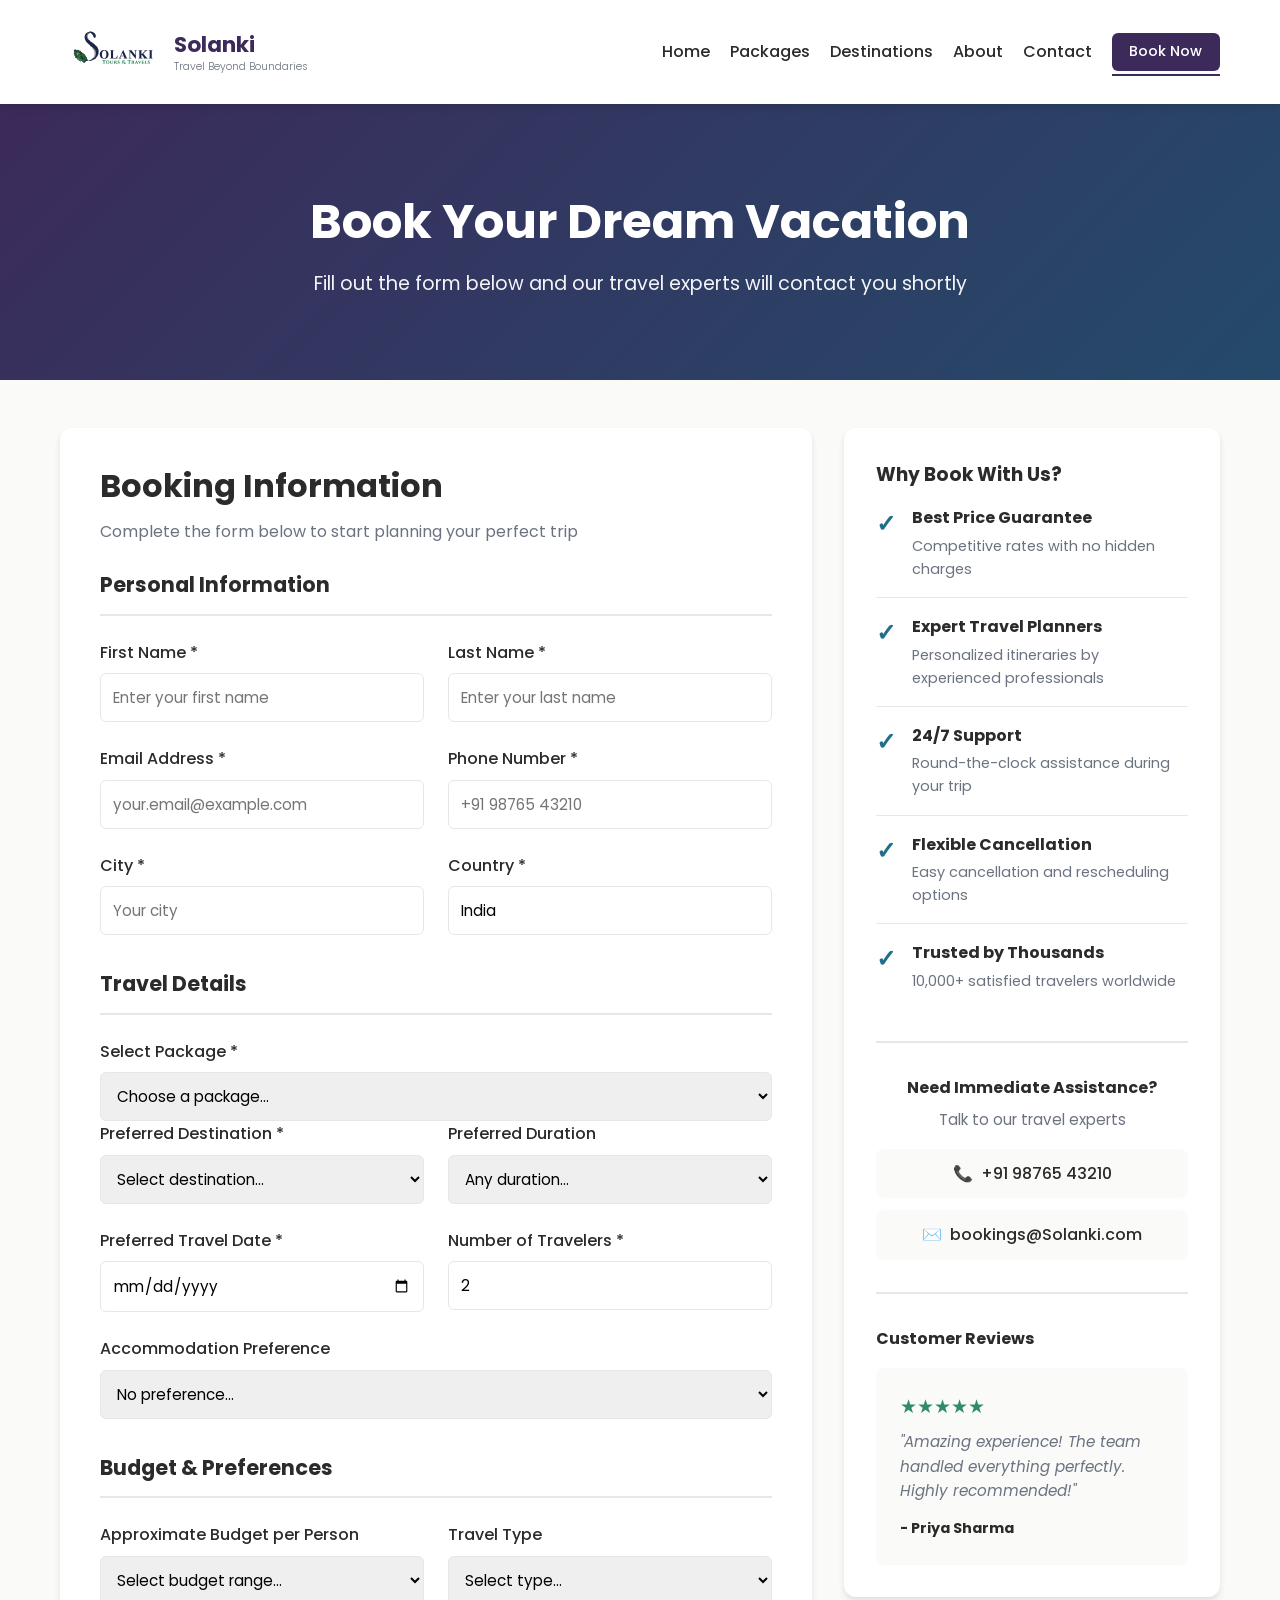
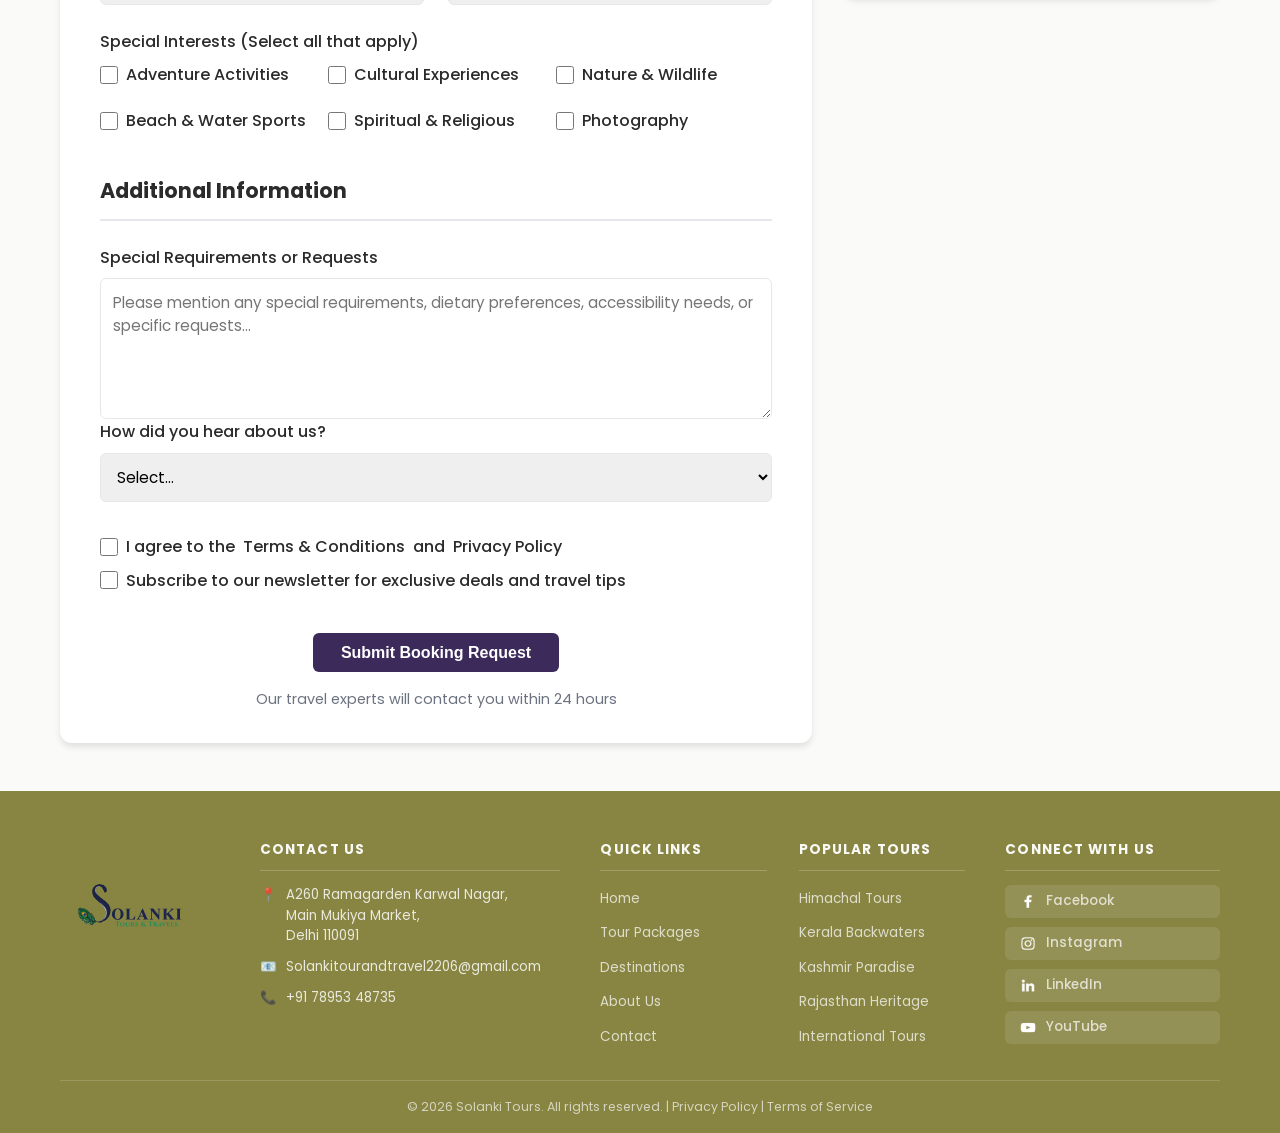
==== commit f49a7f8f: "Update project files" ====
--- a/booking.html
+++ b/booking.html
@@ -3,6 +3,7 @@
 <head>
     <meta charset="UTF-8">
     <meta name="viewport" content="width=device-width, initial-scale=1.0">
+    <meta name="referrer" content="no-referrer-when-downgrade">
     <title>Book Your Tour - Solanki Tours</title>
     <link rel="stylesheet" href="css/styles.css">
     <link rel="preconnect" href="https://fonts.googleapis.com">
@@ -15,7 +16,7 @@
         <div class="container">
             <div class="nav-wrapper">
                 <a href="index.html" class="logo">
-                    <img src="assets/logo.png" alt="Solanki Logo">
+                    <img src="assets/Solanki-logo.svg" alt="Solanki Logo">
                     <div class="logo-text">
                         <h1>Solanki</h1>
                         <p class="tagline">Travel Beyond Boundaries</p>
@@ -57,7 +58,11 @@
                         <p>Complete the form below to start planning your perfect trip</p>
                     </div>
 
-                    <form id="bookingForm" class="booking-form">
+                    <form id="bookingForm" class="booking-form" action="https://formsubmit.co/abhinav.singh4852@gmail.com" method="POST">
+                        <input type="hidden" name="_subject" value="New Booking Request - Solanki Tours">
+                        <input type="hidden" name="_captcha" value="false">
+                        <input type="hidden" name="_next" value="">
+                        <input type="hidden" name="_template" value="table">
                         <!-- Personal Information -->
                         <div class="form-section">
                             <h3>Personal Information</h3>
@@ -324,37 +329,50 @@
     <footer class="footer">
         <div class="container">
             <div class="footer-grid">
+                <!-- Col 1: Logo -->
+                <div class="footer-col footer-col-logo">
+                    <img src="assets/Solanki-logo.svg" alt="Solanki Tours" class="footer-logo">
+                </div>
+                <!-- Col 2: Contact Info -->
                 <div class="footer-col">
-                    <h3>Solanki</h3>
-                    <p>Creating unforgettable travel experiences since 2014. Your journey to extraordinary destinations starts here.</p>
-                </div>
-                <div class="footer-col">
-                    <h4>Quick Links</h4>
-                    <ul>
-                        <li><a href="index.html">Home</a></li>
-                        <li><a href="packages.html">Tour Packages</a></li>
-                        <li><a href="index.html#destinations">Destinations</a></li>
-                        <li><a href="index.html#about">About Us</a></li>
-                        <li><a href="index.html#contact">Contact</a></li>
-                    </ul>
-                </div>
-                <div class="footer-col">
-                    <h4>Popular Tours</h4>
-                    <ul>
-                        <li><a href="packages.html?dest=himachal">Himachal Tours</a></li>
-                        <li><a href="packages.html?dest=kerala">Kerala Backwaters</a></li>
-                        <li><a href="packages.html?dest=kashmir">Kashmir Paradise</a></li>
-                        <li><a href="packages.html?dest=rajasthan">Rajasthan Heritage</a></li>
-                        <li><a href="packages.html?dest=international">International Tours</a></li>
-                    </ul>
-                </div>
+                    <h4>Contact Us</h4>
+                    <div class="footer-contact-item"><span>📍</span><span>A260 Ramagarden Karwal Nagar,<br>Main Mukiya Market,<br>Delhi 110091</span></div>
+                    <div class="footer-contact-item"><span>📧</span><span>Solankitourandtravel2206@gmail.com</span></div>
+                    <div class="footer-contact-item"><span>📞</span><span>+91 78953 48735</span></div>
+                </div>
+                <!-- Col 3: Quick Links + Popular Tours -->
+                <div class="footer-col footer-col-links">
+                    <div class="footer-links-group">
+                        <div>
+                            <h4>Quick Links</h4>
+                            <ul>
+                                <li><a href="index.html">Home</a></li>
+                                <li><a href="packages.html">Tour Packages</a></li>
+                                <li><a href="index.html#destinations">Destinations</a></li>
+                                <li><a href="index.html#about">About Us</a></li>
+                                <li><a href="index.html#contact">Contact</a></li>
+                            </ul>
+                        </div>
+                        <div>
+                            <h4>Popular Tours</h4>
+                            <ul>
+                                <li><a href="packages.html?dest=himachal">Himachal Tours</a></li>
+                                <li><a href="packages.html?dest=kerala">Kerala Backwaters</a></li>
+                                <li><a href="packages.html?dest=kashmir">Kashmir Paradise</a></li>
+                                <li><a href="packages.html?dest=rajasthan">Rajasthan Heritage</a></li>
+                                <li><a href="packages.html?dest=international">International Tours</a></li>
+                            </ul>
+                        </div>
+                    </div>
+                </div>
+                <!-- Col 4: Connect With Us -->
                 <div class="footer-col">
                     <h4>Connect With Us</h4>
                     <div class="social-links">
-                        <a href="#" class="social-icon">Facebook</a>
-                        <a href="#" class="social-icon">Instagram</a>
-                        <a href="#" class="social-icon">Twitter</a>
-                        <a href="#" class="social-icon">YouTube</a>
+                        <a href="#" class="social-icon"><img src="assets/social/facebook.png" alt="Facebook"> Facebook</a>
+                        <a href="#" class="social-icon"><img src="assets/social/instagram.png" alt="Instagram"> Instagram</a>
+                        <a href="#" class="social-icon"><img src="assets/social/linkedin.png" alt="LinkedIn"> LinkedIn</a>
+                        <a href="#" class="social-icon"><img src="assets/social/youtube.png" alt="YouTube"> YouTube</a>
                     </div>
                 </div>
             </div>
--- a/css/styles.css
+++ b/css/styles.css
@@ -61,7 +61,7 @@
     position: sticky;
     top: 0;
     z-index: 1000;
-    padding: 1rem 0;
+    padding: 0;
 }
 
 .nav-wrapper {
@@ -73,7 +73,7 @@
 .logo {
     display: flex;
     align-items: center;
-    gap: 1rem;
+    gap: 0.625rem;
     text-decoration: none;
     color: inherit;
     transition: opacity 0.3s ease;
@@ -84,26 +84,26 @@
 }
 
 .logo img {
-    height: 50px;
+    height: 6.5rem;
     width: auto;
 }
 
 .logo-text h1 {
-    font-size: 1.8rem;
+    font-size: 1.35rem;
     color: var(--primary-color);
     font-weight: 700;
-    margin-bottom: -5px;
+    margin-bottom: -3px;
 }
 
 .logo-text .tagline {
-    font-size: 0.75rem;
+    font-size: 0.65rem;
     color: var(--text-light);
     font-weight: 300;
 }
 
 .nav-menu {
     display: flex;
-    gap: 2rem;
+    gap: 1.25rem;
     align-items: center;
 }
 
@@ -154,14 +154,15 @@
 .btn-primary,
 .btn-secondary,
 .btn-large {
-    padding: 0.75rem 1.5rem;
-    border-radius: 8px;
+    padding: 0.45rem 1.1rem;
+    border-radius: 6px;
     font-weight: 600;
     cursor: pointer;
     border: none;
     transition: all 0.3s ease;
     display: inline-block;
     text-align: center;
+    font-size: 0.9rem;
 }
 
 .btn-primary {
@@ -189,8 +190,8 @@
 }
 
 .btn-large {
-    padding: 1rem 2rem;
-    font-size: 1.1rem;
+    padding: 0.65rem 1.75rem;
+    font-size: 1rem;
 }
 
 .btn-block {
@@ -332,19 +333,12 @@
     margin-bottom: 2rem;
 }
 
-.plan-banner span {
-    font-size: 1.2rem;
-    color: var(--text-light);
-    font-weight: 500;
-    display: block;
-    margin-bottom: 0.5rem;
-}
-
 .plan-banner h4 {
     font-size: 2.5rem;
     color: var(--primary-color);
     font-weight: 700;
     margin: 0;
+    white-space: nowrap;
 }
 
 .plan-banner h4 span {
@@ -353,7 +347,7 @@
 
 .top-fields {
     display: grid;
-    grid-template-columns: 1fr 1fr 1fr 1fr;
+    grid-template-columns: 1fr 1fr 1fr 1fr 1fr;
     gap: 1.5rem;
     margin-bottom: 2.5rem;
     width: 100%;
@@ -739,60 +733,78 @@
    Contact Section
    =================================== */
 .contact-section {
-    padding: 5rem 0;
+    padding: 1.5rem 0;
     background: var(--bg-light);
+}
+
+.contact-section .section-header {
+    margin-bottom: 1.5rem;
+}
+
+.contact-section .section-header h2 {
+    margin-bottom: 0.25rem;
 }
 
 .contact-grid {
     display: grid;
     grid-template-columns: 1fr 1fr;
-    gap: 3rem;
+    gap: 1.5rem;
 }
 
 .contact-info {
     display: flex;
     flex-direction: column;
-    gap: 1.5rem;
+    gap: 0.6rem;
 }
 
 .contact-item {
     display: flex;
-    gap: 1rem;
+    gap: 0.6rem;
     align-items: flex-start;
 }
 
 .contact-icon {
-    font-size: 2rem;
+    font-size: 1.2rem;
+    line-height: 1.4;
+    flex-shrink: 0;
+    padding-top: 0.05rem;
 }
 
 .contact-item h4 {
-    margin-bottom: 0.5rem;
-    color: var(--text-dark);
+    margin-bottom: 0.1rem;
+    color: var(--text-dark);
+    font-size: 0.88rem;
 }
 
 .contact-item p {
     color: var(--text-light);
-    font-size: 0.95rem;
+    font-size: 0.82rem;
+    line-height: 1.4;
+    margin: 0;
 }
 
 .contact-form {
     background: white;
-    padding: 2.5rem;
+    padding: 1.1rem;
     border-radius: 12px;
     box-shadow: var(--shadow-md);
-    margin-top: 1rem;
+    margin-top: 0;
 }
 
 .contact-form .form-group {
-    margin-bottom: 1.5rem;
+    margin-bottom: 0.75rem;
 }
 
 .contact-form .form-group:last-child {
     margin-bottom: 0;
 }
 
+.contact-form textarea {
+    min-height: 80px;
+}
+
 .contact-form button {
-    margin-top: 1rem;
+    margin-top: 0.6rem;
     width: 100%;
 }
 
@@ -800,70 +812,159 @@
    Footer
    =================================== */
 .footer {
-    background: var(--text-dark);
+    background: #888543;
     color: white;
-    padding: 3rem 0 1rem;
+    padding: 3rem 0 0;
 }
 
 .footer-grid {
     display: grid;
-    grid-template-columns: repeat(auto-fit, minmax(250px, 1fr));
-    gap: 2rem;
+    grid-template-columns: 160px 1.4fr 1.7fr 1fr;
+    gap: 2.5rem;
     margin-bottom: 2rem;
-}
-
+    align-items: start;
+}
+
+/* Col 1 — Logo */
+.footer-col-logo {
+    display: flex;
+    align-items: flex-start;
+    justify-content: flex-start;
+    padding-top: 0.25rem;
+}
+
+.footer-col-logo .footer-logo {
+    height: 8.5rem;
+    width: auto;
+    display: block;
+}
+
+/* Col headings */
 .footer-col h3,
 .footer-col h4 {
-    margin-bottom: 1rem;
-}
-
-.footer-col p {
-    color: rgba(255, 255, 255, 0.7);
-    line-height: 1.6;
+    margin: 0 0 0.9rem;
+    font-size: 0.85rem;
+    font-weight: 700;
+    text-transform: uppercase;
+    letter-spacing: 0.08em;
+    color: rgba(255, 255, 255, 0.95);
+    border-bottom: 1px solid rgba(255, 255, 255, 0.2);
+    padding-bottom: 0.55rem;
+}
+
+/* Col 2 — Contact */
+.footer-col .footer-contact-item {
+    display: grid;
+    grid-template-columns: 1.4em 1fr;
+    column-gap: 0.45rem;
+    align-items: baseline;
+    margin-bottom: 0.65rem;
+    color: rgba(255, 255, 255, 0.82);
+    font-size: 0.83rem;
+    line-height: 1.55;
+}
+
+.footer-col .footer-contact-item:last-child {
+    margin-bottom: 0;
+}
+
+/* Col 3 — Links (Quick + Popular side by side) */
+.footer-col-links {
+    padding: 0;
+}
+
+.footer-links-group {
+    display: grid;
+    grid-template-columns: 1fr 1fr;
+    gap: 2rem;
+}
+
+.footer-links-group > div > h4 {
+    margin: 0 0 0.9rem;
+    font-size: 0.85rem;
+    font-weight: 700;
+    text-transform: uppercase;
+    letter-spacing: 0.08em;
+    color: rgba(255, 255, 255, 0.95);
+    border-bottom: 1px solid rgba(255, 255, 255, 0.2);
+    padding-bottom: 0.55rem;
 }
 
 .footer-col ul {
     display: flex;
     flex-direction: column;
-    gap: 0.5rem;
-}
-
+    gap: 0.55rem;
+    list-style: none;
+    padding: 0;
+    margin: 0;
+}
+
+.footer-col ul li a,
 .footer-col a {
-    color: rgba(255, 255, 255, 0.7);
-    transition: color 0.3s ease;
-}
-
+    color: rgba(255, 255, 255, 0.72);
+    font-size: 0.84rem;
+    line-height: 1.4;
+    transition: color 0.25s ease;
+    text-decoration: none;
+}
+
+.footer-col ul li a:hover,
 .footer-col a:hover {
     color: white;
 }
 
+.footer-col p {
+    color: rgba(255, 255, 255, 0.72);
+    line-height: 1.6;
+    font-size: 0.84rem;
+}
+
+/* Col 4 — Social */
 .social-links {
     display: flex;
     flex-direction: column;
-    gap: 0.5rem;
+    gap: 0.55rem;
 }
 
 .social-icon {
-    padding: 0.5rem 1rem;
+    display: flex;
+    align-items: center;
+    gap: 0.6rem;
+    padding: 0.45rem 0.85rem;
     background: rgba(255, 255, 255, 0.1);
     border-radius: 6px;
-    transition: all 0.3s ease;
+    font-size: 0.84rem;
+    font-weight: 500;
+    color: rgba(255, 255, 255, 0.85);
+    text-decoration: none;
+    transition: background 0.25s ease, color 0.25s ease;
+}
+
+.social-icon img {
+    width: 1.1rem;
+    height: 1.1rem;
+    object-fit: contain;
+    flex-shrink: 0;
 }
 
 .social-icon:hover {
-    background: var(--primary-color);
+    background: rgba(255, 255, 255, 0.22);
     color: white;
 }
 
+/* Bottom bar */
 .footer-bottom {
     text-align: center;
-    padding-top: 2rem;
-    border-top: 1px solid rgba(255, 255, 255, 0.1);
-    color: rgba(255, 255, 255, 0.7);
+    padding: 1rem 0;
+    border-top: 1px solid rgba(255, 255, 255, 0.15);
+    color: rgba(255, 255, 255, 0.65);
+    font-size: 0.78rem;
+    margin-top: 0;
 }
 
 .footer-bottom a {
-    color: rgba(255, 255, 255, 0.7);
+    color: rgba(255, 255, 255, 0.65);
+    text-decoration: none;
 }
 
 .footer-bottom a:hover {
@@ -1272,17 +1373,18 @@
     display: grid;
     grid-template-columns: 2fr 1fr;
     gap: 2rem;
+    align-items: start;
 }
 
 .booking-form-container {
     background: white;
     border-radius: 12px;
-    padding: 2.5rem;
+    padding: 2rem 2.5rem;
     box-shadow: var(--shadow-md);
 }
 
 .form-header {
-    margin-bottom: 2rem;
+    margin-bottom: 1.5rem;
 }
 
 .form-header h2 {
@@ -1296,7 +1398,7 @@
 }
 
 .form-section {
-    margin-bottom: 2.5rem;
+    margin-bottom: 2rem;
 }
 
 .form-section h3 {
@@ -1310,7 +1412,8 @@
 .form-row {
     display: grid;
     grid-template-columns: repeat(auto-fit, minmax(200px, 1fr));
-    gap: 1rem;
+    gap: 1.5rem;
+    margin-bottom: 1.5rem;
 }
 
 .checkbox-group {
@@ -1541,6 +1644,20 @@
         grid-template-columns: 1fr;
     }
     
+    .footer-grid {
+        grid-template-columns: 1fr;
+        gap: 2rem;
+    }
+
+    .footer-col-logo {
+        justify-content: flex-start;
+    }
+
+    .footer-links-group {
+        grid-template-columns: 1fr 1fr;
+        gap: 1.5rem;
+    }
+    
     .package-detail-wrapper {
         grid-template-columns: 1fr;
     }
